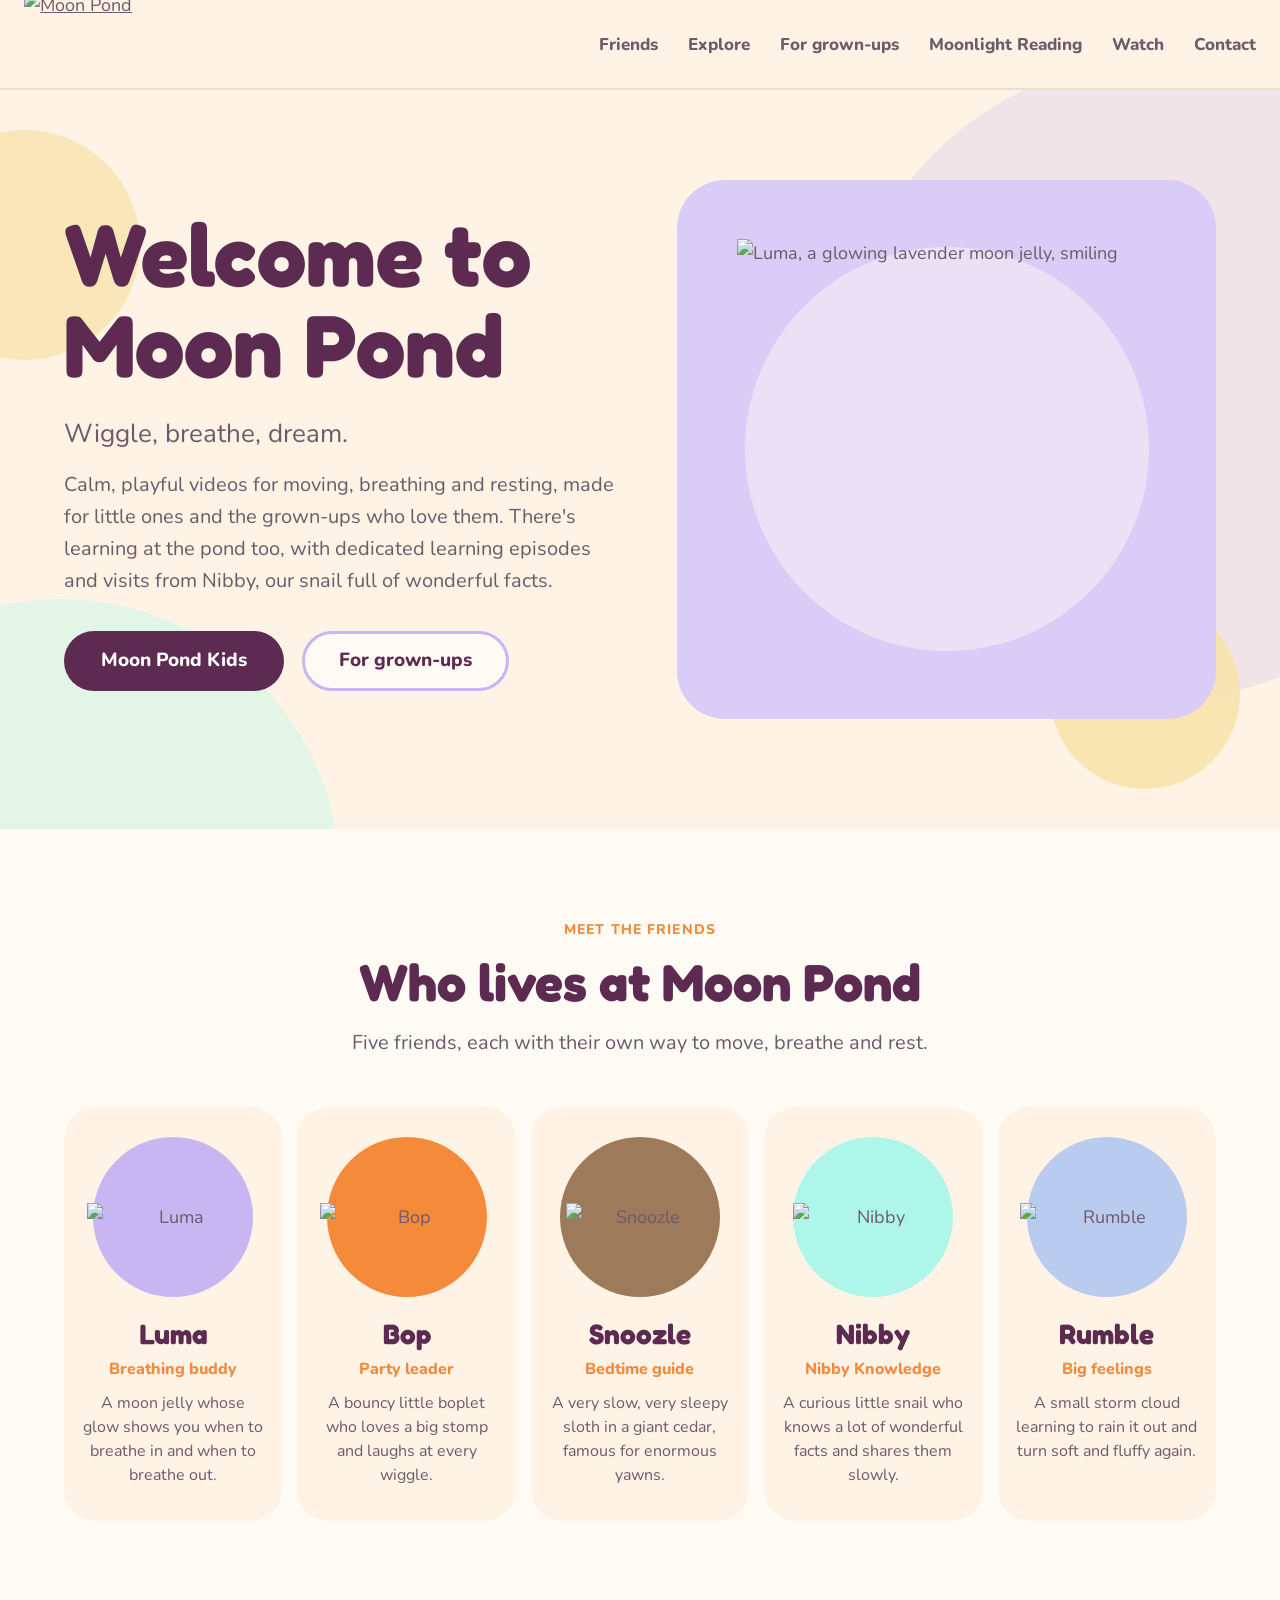
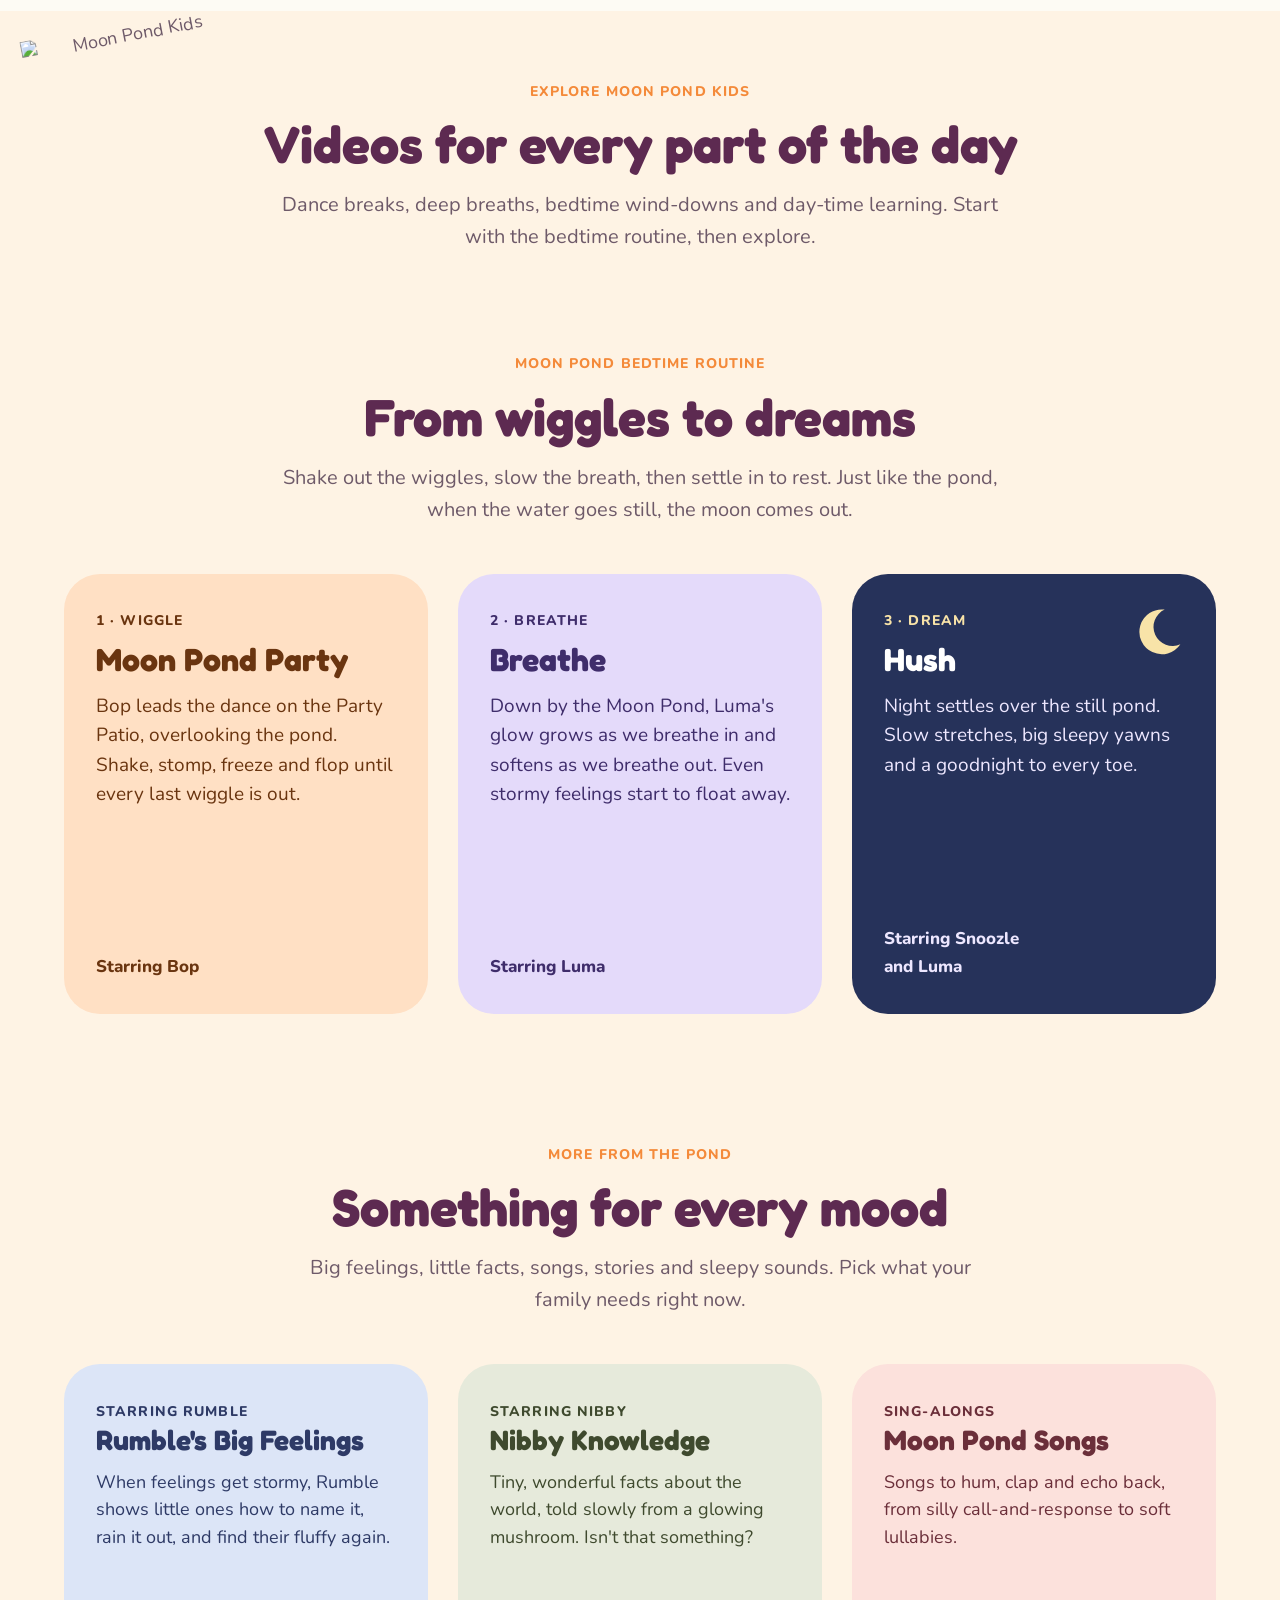
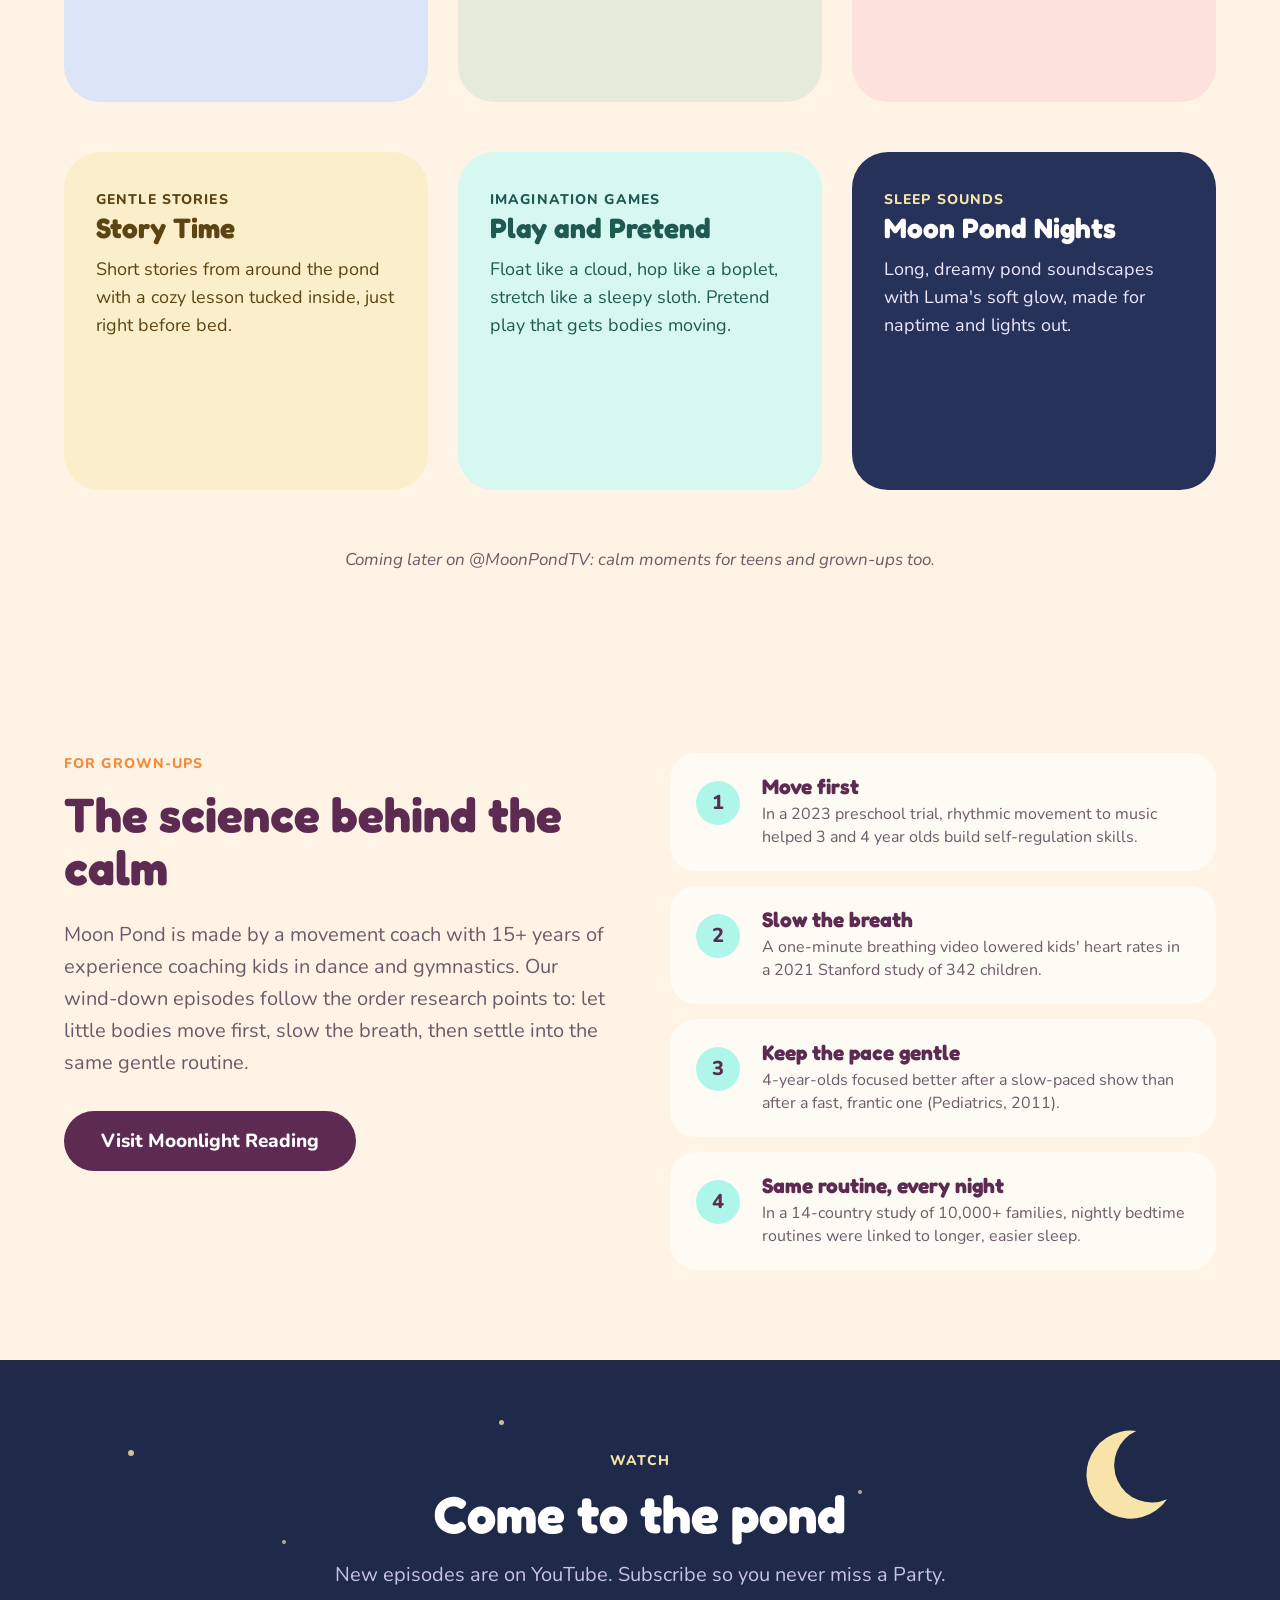
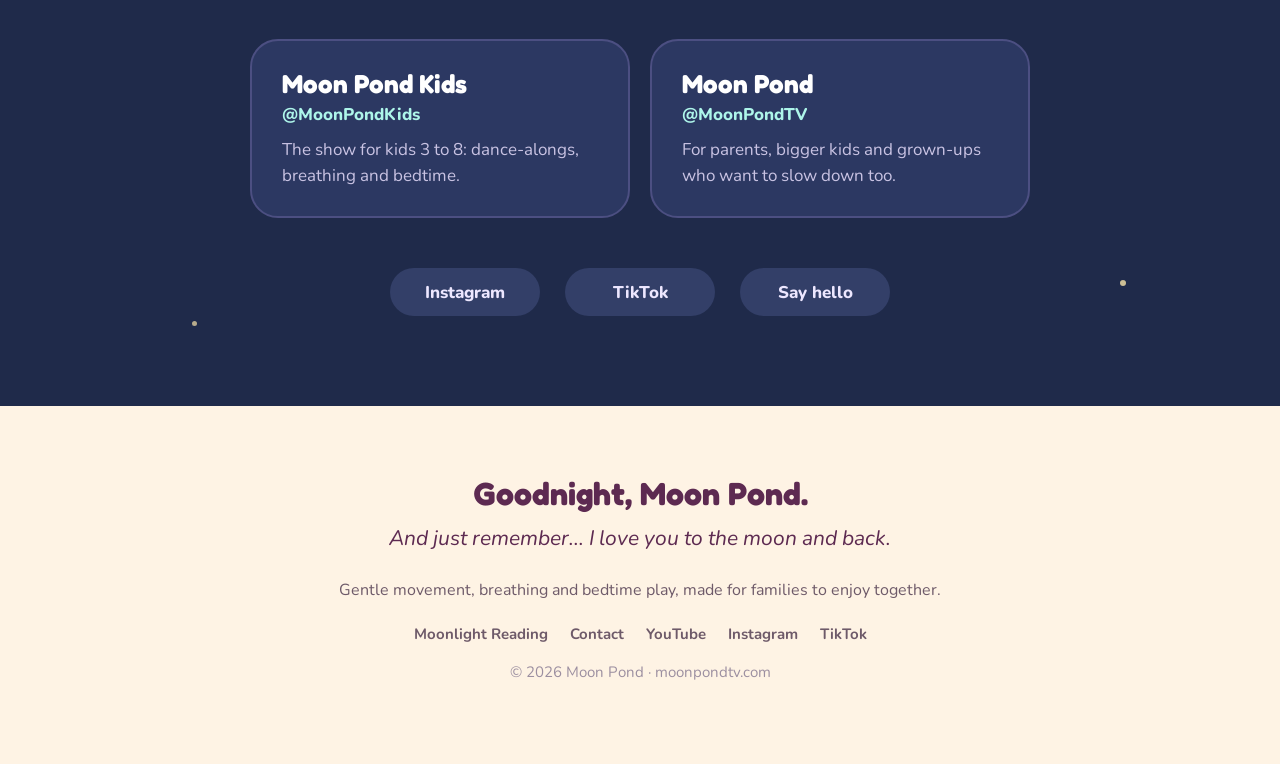
==== index.html @ 46636e6f "Launch Moon Pond site" ====
<!doctype html>
<html lang="en">
<head>
<meta charset="utf-8">
<meta name="viewport" content="width=device-width, initial-scale=1">
<title>Moon Pond | Wiggle, breathe, dream.</title>
<meta name="description" content="Calm, playful videos for moving, breathing and resting, made for little ones and the grown-ups who love them.">
<meta property="og:title" content="Moon Pond | Wiggle, breathe, dream.">
<meta property="og:description" content="Calm, playful videos for moving, breathing and resting, made for little ones and the grown-ups who love them.">
<meta property="og:image" content="https://moonpondtv.com/img/logo.webp">
<meta property="og:url" content="https://moonpondtv.com/">
<meta name="theme-color" content="#FEF3E4">
<link rel="icon" type="image/png" href="/img/luma.webp">
<link rel="preconnect" href="https://fonts.googleapis.com"><link rel="preconnect" href="https://fonts.gstatic.com" crossorigin><link href="https://fonts.googleapis.com/css2?family=Fredoka:wght@500;600;700&family=Nunito:wght@400;600;700;800&display=swap" rel="stylesheet">
<link rel="stylesheet" href="/styles.css">
</head>
<body>
<header class="nav"><div class="wrap">
<a class="logo" href="/" aria-label="Moon Pond home"><img src="/img/logo.webp" alt="Moon Pond" width="112" height="112"></a>
<button class="nav-toggle" aria-label="Menu" aria-expanded="false" onclick="const u=document.getElementById('menu');u.classList.toggle('open');this.setAttribute('aria-expanded',u.classList.contains('open'))"><svg viewBox="0 0 24 24" fill="none" stroke="currentColor" stroke-width="2.4" stroke-linecap="round"><path d="M4 7h16M4 12h16M4 17h16"/></svg></button>
<ul id="menu"><li><a href="/#friends">Friends</a></li><li><a href="/#moon-pond-kids">Explore</a></li><li><a href="/#for-grown-ups">For grown-ups</a></li><li><a href="/moonlight-reading/">Moonlight Reading</a></li><li><a href="/#watch">Watch</a></li><li><a href="/contact/">Contact</a></li></ul>
</div></header>
<main>
<section class="hero" aria-labelledby="hero-title">
  <span class="blob" style="width:230px;height:230px;left:-90px;top:40px;background:#F8E3A8;opacity:.7"></span>
  <span class="blob" style="width:560px;height:560px;left:-220px;bottom:-330px;background:#AEF6EA;opacity:.35"></span>
  <span class="blob" style="width:640px;height:640px;right:-200px;top:-30px;background:#C8B6F2;opacity:.25"></span>
  <span class="blob" style="width:190px;height:190px;right:40px;bottom:40px;background:#F8E3A8;opacity:.85"></span>
  <div class="wrap">
    <div>
      <h1 id="hero-title">Welcome to Moon Pond</h1>
      <p class="tag">Wiggle, breathe, dream.</p>
      <p class="desc">Calm, playful videos for moving, breathing and resting, made for little ones and the grown-ups who love them. There's learning at the pond too, with dedicated learning episodes and visits from Nibby, our snail full of wonderful facts.</p>
      <div class="btns">
        <a class="btn btn-plum" href="#moon-pond-kids">Moon Pond Kids</a>
        <a class="btn btn-ghost" href="#for-grown-ups">For grown-ups</a>
      </div>
    </div>
    <div class="hero-art"><img src="/img/luma.webp" alt="Luma, a glowing lavender moon jelly, smiling" width="600" height="600"></div>
  </div>
</section>

<section class="friends" id="friends">
  <div class="wrap">
    <div class="section-head center">
      <span class="eyebrow">Meet the friends</span>
      <h2>Who lives at Moon Pond</h2>
      <p class="lede">Five friends, each with their own way to move, breathe and rest.</p>
    </div>
    <div class="friend-grid">
      <article class="friend"><div class="pic" style="background:#C8B6F2"><img src="/img/luma.webp" alt="Luma" loading="lazy"></div><h3>Luma</h3><p class="role">Breathing buddy</p><p>A moon jelly whose glow shows you when to breathe in and when to breathe out.</p></article>
      <article class="friend"><div class="pic" style="background:#F48A3A"><img src="/img/bop.webp" alt="Bop" loading="lazy"></div><h3>Bop</h3><p class="role">Party leader</p><p>A bouncy little boplet who loves a big stomp and laughs at every wiggle.</p></article>
      <article class="friend"><div class="pic" style="background:#9C7A5A"><img src="/img/snoozle.webp" alt="Snoozle" loading="lazy" style="width:92%"></div><h3>Snoozle</h3><p class="role">Bedtime guide</p><p>A very slow, very sleepy sloth in a giant cedar, famous for enormous yawns.</p></article>
      <article class="friend"><div class="pic" style="background:#AEF6EA"><img src="/img/nibby.webp" alt="Nibby" loading="lazy" style="width:100%"></div><h3>Nibby</h3><p class="role">Nibby Knowledge</p><p>A curious little snail who knows a lot of wonderful facts and shares them slowly.</p></article>
      <article class="friend"><div class="pic" style="background:#B9CBEF"><img src="/img/rumble.webp" alt="Rumble" loading="lazy"></div><h3>Rumble</h3><p class="role">Big feelings</p><p>A small storm cloud learning to rain it out and turn soft and fluffy again.</p></article>
    </div>
  </div>
</section>

<div class="explore-intro center" id="moon-pond-kids">
  <img class="kids-logo" src="/img/kids-logo.webp" alt="Moon Pond Kids" loading="lazy">
  <div class="wrap">
    <span class="eyebrow">Explore Moon Pond Kids</span>
    <h2>Videos for every part of the day</h2>
    <p class="lede">Dance breaks, deep breaths, bedtime wind-downs and day-time learning. Start with the bedtime routine, then explore.</p>
  </div>
</div>

<section id="routine">
  <div class="wrap">
    <div class="section-head center">
      <span class="eyebrow">Moon Pond bedtime routine</span>
      <h2>From wiggles to dreams</h2>
      <p class="lede">Shake out the wiggles, slow the breath, then settle in to rest. Just like the pond, when the water goes still, the moon comes out.</p>
    </div>
    <div class="card-grid">
      <article class="mood wiggle"><span class="step">1 &middot; Wiggle</span><h3>Moon Pond Party</h3><p>Bop leads the dance on the Party Patio, overlooking the pond. Shake, stomp, freeze and flop until every last wiggle is out.</p><span class="star">Starring Bop</span><img src="/img/bop.webp" alt="" loading="lazy"></article>
      <article class="mood breathe"><span class="step">2 &middot; Breathe</span><h3>Breathe</h3><p>Down by the Moon Pond, Luma's glow grows as we breathe in and softens as we breathe out. Even stormy feelings start to float away.</p><span class="star">Starring Luma</span><img src="/img/luma.webp" alt="" loading="lazy"></article>
      <article class="mood dream"><svg class="moon" viewBox="0 0 100 100" aria-hidden="true"><path d="M62 10 A40 40 0 1 0 90 72 A32 32 0 1 1 62 10 Z" fill="#F8E3A8"/></svg><span class="step">3 &middot; Dream</span><h3>Hush</h3><p>Night settles over the still pond. Slow stretches, big sleepy yawns and a goodnight to every toe.</p><span class="star">Starring Snoozle and Luma</span><img src="/img/snoozle.webp" alt="" loading="lazy" style="width:190px"></article>
    </div>
  </div>
</section>

<section id="more" style="padding-top:40px">
  <div class="wrap">
    <div class="section-head center">
      <span class="eyebrow">More from the pond</span>
      <h2>Something for every mood</h2>
      <p class="lede">Big feelings, little facts, songs, stories and sleepy sounds. Pick what your family needs right now.</p>
    </div>
    <div class="card-grid cat-grid">
      <article class="cat c-rumble"><span class="step">Starring Rumble</span><h3>Rumble's Big Feelings</h3><p>When feelings get stormy, Rumble shows little ones how to name it, rain it out, and find their fluffy again.</p><img src="/img/rumble.webp" alt="" loading="lazy"></article>
      <article class="cat c-nibby"><span class="step">Starring Nibby</span><h3>Nibby Knowledge</h3><p>Tiny, wonderful facts about the world, told slowly from a glowing mushroom. Isn't that something?</p><img src="/img/nibby.webp" alt="" loading="lazy"></article>
      <article class="cat c-songs"><span class="step">Sing-alongs</span><h3>Moon Pond Songs</h3><p>Songs to hum, clap and echo back, from silly call-and-response to soft lullabies.</p><img src="/img/songs.webp" alt="" loading="lazy"></article>
      <article class="cat c-story"><span class="step">Gentle stories</span><h3>Story Time</h3><p>Short stories from around the pond with a cozy lesson tucked inside, just right before bed.</p><img src="/img/story.webp" alt="" loading="lazy"></article>
      <article class="cat c-play"><span class="step">Imagination games</span><h3>Play and Pretend</h3><p>Float like a cloud, hop like a boplet, stretch like a sleepy sloth. Pretend play that gets bodies moving.</p><img src="/img/play.webp" alt="" loading="lazy"></article>
      <article class="cat c-nights"><span class="step">Sleep sounds</span><h3>Moon Pond Nights</h3><p>Long, dreamy pond soundscapes with Luma's soft glow, made for naptime and lights out.</p><img src="/img/nights.webp" alt="" loading="lazy"></article>
    </div>
    <p class="later center">Coming later on @MoonPondTV: calm moments for teens and grown-ups too.</p>
  </div>
</section>

<section class="grownups" id="for-grown-ups">
  <div class="wrap">
    <div class="intro">
      <span class="eyebrow">For grown-ups</span>
      <h2>The science behind the calm</h2>
      <p>Moon Pond is made by a movement coach with 15+ years of experience coaching kids in dance and gymnastics. Our wind-down episodes follow the order research points to: let little bodies move first, slow the breath, then settle into the same gentle routine.</p>
      <a class="btn btn-plum" href="/moonlight-reading/">Visit Moonlight Reading</a>
    </div>
    <div class="facts">
      <div class="fact"><span class="num">1</span><h3>Move first</h3><p>In a 2023 preschool trial, rhythmic movement to music helped 3 and 4 year olds build self-regulation skills.</p></div>
      <div class="fact"><span class="num">2</span><h3>Slow the breath</h3><p>A one-minute breathing video lowered kids' heart rates in a 2021 Stanford study of 342 children.</p></div>
      <div class="fact"><span class="num">3</span><h3>Keep the pace gentle</h3><p>4-year-olds focused better after a slow-paced show than after a fast, frantic one (Pediatrics, 2011).</p></div>
      <div class="fact"><span class="num">4</span><h3>Same routine, every night</h3><p>In a 14-country study of 10,000+ families, nightly bedtime routines were linked to longer, easier sleep.</p></div>
    </div>
  </div>
</section>

<section class="watch center" id="watch">
  <svg class="moon-big" viewBox="0 0 100 100" aria-hidden="true"><path d="M62 10 A40 40 0 1 0 90 72 A32 32 0 1 1 62 10 Z" fill="#F8E3A8"/></svg>
  <span class="star-dot" style="width:6px;height:6px;left:10%;top:90px;opacity:.8"></span>
  <span class="star-dot" style="width:4px;height:4px;left:22%;top:180px;opacity:.7"></span>
  <span class="star-dot" style="width:5px;height:5px;left:39%;top:60px;opacity:.8"></span>
  <span class="star-dot" style="width:4px;height:4px;left:67%;top:130px;opacity:.7"></span>
  <span class="star-dot" style="width:5px;height:5px;left:15%;bottom:80px;opacity:.7"></span>
  <span class="star-dot" style="width:6px;height:6px;right:12%;bottom:120px;opacity:.8"></span>
  <div class="wrap">
    <div class="section-head">
      <span class="eyebrow">Watch</span>
      <h2>Come to the pond</h2>
      <p class="lede">New episodes are on YouTube. Subscribe so you never miss a Party.</p>
    </div>
    <div class="channels" style="text-align:left">
      <a class="channel" href="https://www.youtube.com/@MoonPondKids"><h3>Moon Pond Kids</h3><p class="handle">@MoonPondKids</p><p>The show for kids 3 to 8: dance-alongs, breathing and bedtime.</p></a>
      <a class="channel" href="https://www.youtube.com/@MoonPondTV"><h3>Moon Pond</h3><p class="handle">@MoonPondTV</p><p>For parents, bigger kids and grown-ups who want to slow down too.</p></a>
    </div>
    <div class="pills">
      <a class="pill" href="https://www.instagram.com/moonpondtv">Instagram</a>
      <a class="pill" href="https://www.tiktok.com/@moonpondtv">TikTok</a>
      <a class="pill" href="/contact/">Say hello</a>
    </div>
  </div>
</section>
</main>
<footer class="footer"><div class="wrap">
<p class="gn fredoka">Goodnight, Moon Pond.</p>
<p class="love">And just remember... I love you to the moon and back.</p>
<p>Gentle movement, breathing and bedtime play, made for families to enjoy together.</p>
<nav><a href="/moonlight-reading/">Moonlight Reading</a><a href="/contact/">Contact</a><a href="https://www.youtube.com/@MoonPondKids">YouTube</a><a href="https://www.instagram.com/moonpondtv">Instagram</a><a href="https://www.tiktok.com/@moonpondtv">TikTok</a></nav>
<small>&copy; 2026 Moon Pond &middot; moonpondtv.com</small>
</div></footer>
</body>
</html>
---- styles.css ----
/* Moon Pond · moonpondtv.com */
:root{
  --cream:#FEF3E4; --card:#FDFBF4; --plum:#5D2A51; --ink:#6E5A69; --muted:#9C8FA0;
  --orange:#F48A3A; --indigo:#1F2A4A; --indigo-2:#2C3862; --lav:#C8B6F2; --lav-panel:#D9CCF7;
  --aqua:#AEF6EA; --gold:#F8E3A8; --line:#EADFCF; --night-text:#C9C3E3;
  --r-lg:40px; --r-md:30px;
  --wrap:1200px;
}
*{box-sizing:border-box;margin:0;padding:0}
html{scroll-behavior:smooth}
body{background:var(--cream);color:var(--ink);font-family:Nunito,system-ui,-apple-system,sans-serif;font-size:18px;line-height:1.6;-webkit-font-smoothing:antialiased;overflow-x:hidden}
img{max-width:100%;height:auto;display:block}
a{color:inherit}
h1,h2,h3,.fredoka{font-family:Fredoka,Nunito,sans-serif;color:var(--plum);line-height:1.12;font-weight:700}
.wrap{max-width:var(--wrap);margin:0 auto;padding:0 24px}
.eyebrow{display:block;font-weight:800;font-size:14px;letter-spacing:.08em;text-transform:uppercase;color:var(--orange);margin-bottom:12px}
.center{text-align:center}
.lede{font-size:20px;max-width:720px}
.center .lede{margin:0 auto}
@media (prefers-reduced-motion:reduce){*{animation:none!important;transition:none!important;scroll-behavior:auto!important}}

/* Nav */
.nav{position:sticky;top:0;z-index:50;background:rgba(254,243,228,.94);backdrop-filter:blur(8px);border-bottom:2px solid var(--line)}
.nav .wrap{display:flex;align-items:center;justify-content:space-between;height:88px;max-width:1340px}
.nav .logo img{width:112px;height:auto;margin-top:6px}
.nav ul{display:flex;gap:30px;list-style:none;align-items:center}
.nav ul a{text-decoration:none;font-weight:800;font-size:17px;color:var(--ink);transition:color .2s}
.nav ul a:hover,.nav ul a[aria-current="page"]{color:var(--plum)}
.nav-toggle{display:none;background:none;border:0;width:44px;height:44px;cursor:pointer;color:var(--plum)}
.nav-toggle svg{width:28px;height:28px}
@media (max-width:1060px){
  .nav-toggle{display:block}
  .nav ul{position:absolute;top:88px;left:0;right:0;flex-direction:column;gap:0;background:var(--cream);border-bottom:2px solid var(--line);display:none;padding:8px 0 16px}
  .nav ul.open{display:flex}
  .nav ul a{display:block;padding:12px 24px;font-size:19px}
}

/* Buttons */
.btn{display:inline-flex;align-items:center;justify-content:center;min-height:60px;padding:0 34px;border-radius:999px;font-weight:800;font-size:19px;text-decoration:none;border:3px solid transparent;cursor:pointer;font-family:inherit;transition:transform .2s}
.btn:hover{transform:translateY(-2px)}
.btn-plum{background:var(--plum);color:#fff}
.btn-ghost{background:var(--card);color:var(--plum);border-color:var(--lav)}
.btns{display:flex;gap:18px;flex-wrap:wrap}

/* Hero */
.hero{position:relative;overflow:hidden;padding:90px 0 110px}
.blob{position:absolute;border-radius:50%;pointer-events:none}
.hero .wrap{display:grid;grid-template-columns:1.05fr 1fr;gap:48px;align-items:center;position:relative}
.hero h1{font-size:clamp(52px,7vw,88px);line-height:1.04;margin-bottom:22px}
.hero .tag{font-size:26px;margin-bottom:14px}
.hero p.desc{font-size:20px;max-width:600px;margin-bottom:34px}
.hero-art{position:relative;aspect-ratio:1;max-width:560px;width:100%;justify-self:end;background:var(--lav-panel);border-radius:48px;display:grid;place-items:center}
.hero-art::before{content:"";position:absolute;width:75%;aspect-ratio:1;border-radius:50%;background:rgba(253,251,244,.45)}
.hero-art img{position:relative;width:78%;animation:float 6s ease-in-out infinite}
@keyframes float{0%,100%{transform:translateY(0)}50%{transform:translateY(-12px)}}
@media (max-width:860px){.hero{padding:50px 0 70px}.hero .wrap{grid-template-columns:1fr}.hero-art{justify-self:center;max-width:420px}}

/* Sections */
section{padding:90px 0}
.section-head{margin-bottom:48px}
.section-head h2{font-size:clamp(34px,4.4vw,52px);margin-bottom:16px}

/* Friends */
.friends{background:var(--card)}
.friend-grid{display:grid;grid-template-columns:repeat(5,1fr);gap:15px}
.friend{background:var(--cream);border-radius:32px;padding:30px 18px 34px;text-align:center}
.friend .pic{width:160px;height:160px;margin:0 auto 22px;border-radius:50%;display:grid;place-items:center;overflow:visible}
.friend .pic img{width:108%;max-width:none}
.friend h3{font-size:28px;margin-bottom:6px}
.friend .role{color:var(--orange);font-weight:800;font-size:16px;margin-bottom:10px}
.friend p{font-size:16px;line-height:1.5}
@media (max-width:1100px){.friend-grid{grid-template-columns:repeat(3,1fr)}}
@media (max-width:700px){.friend-grid{grid-template-columns:repeat(2,1fr)}.friend .pic{width:120px;height:120px}}
@media (max-width:380px){.friend-grid{grid-template-columns:1fr}}

/* Explore intro */
.explore-intro{padding:70px 0 10px;position:relative}
.explore-intro .kids-logo{position:absolute;left:max(20px,calc(50% - 700px));top:10px;width:220px;transform:rotate(-11deg)}
.explore-intro h2{font-size:clamp(34px,4.6vw,52px);margin-bottom:16px}
@media (max-width:1100px){.explore-intro .kids-logo{position:static;transform:none;margin:0 auto 10px;width:170px}}

/* Routine */
.card-grid{display:grid;grid-template-columns:repeat(3,1fr);gap:30px}
.mood{position:relative;border-radius:36px;padding:36px 32px 34px;min-height:440px;display:flex;flex-direction:column;overflow:visible}
.mood .step{font-weight:800;font-size:14px;letter-spacing:.08em;text-transform:uppercase;margin-bottom:10px}
.mood h3{font-size:32px;margin-bottom:14px;color:inherit}
.mood p{font-size:19px;line-height:1.55;max-width:320px}
.mood .star{margin-top:auto;font-weight:800;font-size:17px;padding-top:120px;max-width:55%}
.mood img{position:absolute;right:-8px;bottom:-40px;width:210px}
.mood.wiggle{background:#FFE0C4;color:#6A3510}
.mood.breathe{background:#E4DAFA;color:#3F2D6B}
.mood.dream{background:#26325A;color:#EDE7FF}
.mood.dream h3{color:#fff}.mood.dream .step{color:var(--gold)}
.mood.dream .moon{position:absolute;top:30px;right:30px;width:56px;height:56px}
@media (max-width:980px){.card-grid{grid-template-columns:1fr;max-width:560px;margin:0 auto;gap:60px}}

/* Categories */
.cat{position:relative;border-radius:36px;padding:32px 32px 150px;min-height:330px;overflow:visible}
.cat .step{font-weight:800;font-size:14px;letter-spacing:.08em;text-transform:uppercase;margin-bottom:8px}
.cat h3{font-size:28px;margin-bottom:12px;color:inherit}
.cat p{font-size:18px;line-height:1.55}
.cat img{position:absolute;right:10px;bottom:-22px;width:170px}
.c-rumble{background:#DCE5F7;color:#2E3A66}.c-nibby{background:#E6EADB;color:#3F4A2E}.c-songs{background:#FCE1DC;color:#6B2F3A}
.c-story{background:#FBEFCB;color:#5C4413}.c-play{background:#D6F8F1;color:#1F5A52}.c-nights{background:#26325A;color:#EDE7FF}
.c-nights h3{color:#fff}.c-nights .step{color:var(--gold)}
.cat-grid{row-gap:50px}
.later{margin-top:56px;font-style:italic;font-size:17px}

/* Grown-ups */
.grownups .wrap{display:grid;grid-template-columns:1fr 1fr;gap:60px;align-items:start}
.grownups h2{font-size:clamp(36px,4.2vw,48px);margin-bottom:24px}
.grownups .intro p{font-size:20px;line-height:1.6;margin-bottom:32px}
.facts{display:grid;gap:15px}
.fact{background:var(--card);border-radius:26px;padding:22px 26px 22px 92px;position:relative;min-height:118px}
.fact .num{position:absolute;left:26px;top:28px;width:44px;height:44px;border-radius:50%;background:var(--aqua);color:var(--plum);font-weight:800;display:grid;place-items:center;font-size:20px}
.fact h3{font-size:21px;margin-bottom:4px}
.fact p{font-size:16px;line-height:1.45}
@media (max-width:900px){.grownups .wrap{grid-template-columns:1fr}}

/* Watch */
.watch{background:var(--indigo);color:var(--night-text);position:relative;overflow:hidden}
.watch h2{color:#fff}.watch .eyebrow{color:var(--gold)}
.watch .moon-big{position:absolute;right:8%;top:60px;width:110px}
.star-dot{position:absolute;border-radius:50%;background:var(--gold)}
.channels{display:grid;grid-template-columns:repeat(2,minmax(0,380px));gap:20px;justify-content:center;margin-top:10px}
.channel{background:var(--indigo-2);border:2px solid #4C4F82;border-radius:28px;padding:28px 30px;text-decoration:none;display:block;transition:transform .2s}
.channel:hover{transform:translateY(-3px)}
.channel h3{color:#fff;font-size:26px}
.channel .handle{color:var(--aqua);font-weight:800;margin:4px 0 10px}
.channel p{font-size:17px;line-height:1.5}
.pills{display:flex;gap:25px;justify-content:center;margin-top:50px;flex-wrap:wrap}
.pill{background:#333F68;color:#EDE7FF;text-decoration:none;font-weight:800;font-size:17px;min-width:150px;height:48px;border-radius:24px;display:grid;place-items:center;padding:0 22px}
@media (max-width:760px){.channels{grid-template-columns:1fr}}

/* Footer */
.footer{text-align:center;padding:70px 0 80px}
.footer .gn{font-size:32px;margin-bottom:10px}
.footer .love{font-style:italic;color:var(--plum);font-size:21px;margin-bottom:22px}
.footer p{font-size:16px}
.footer small{display:block;color:var(--muted);font-size:15px;margin-top:14px}
.footer nav{margin-top:18px;display:flex;gap:22px;justify-content:center;flex-wrap:wrap}
.footer nav a{font-weight:700;font-size:15px;text-decoration:none;color:var(--ink)}

/* Night banner (Moonlight Reading) */
.night-hero{background:var(--indigo);color:var(--night-text);position:relative;overflow:hidden;padding:90px 0 100px}
.night-hero h1{color:#fff;font-size:clamp(40px,5.4vw,56px);max-width:820px;margin-bottom:26px;line-height:1.15}
.night-hero .eyebrow{color:var(--gold)}
.night-hero p{font-size:20px;max-width:760px}
.night-hero .glow{position:absolute;right:20px;top:30px;width:420px;height:420px;border-radius:50%;background:rgba(200,182,242,.18)}
.night-hero .crescent{position:absolute;right:130px;top:110px;width:200px}
@media (max-width:900px){.night-hero .glow{width:240px;height:240px;right:-60px}.night-hero .crescent{width:110px;right:30px;top:40px}}

.chips{display:flex;gap:14px;flex-wrap:wrap;margin:40px 0}
.chip{border:3px solid var(--lav);background:var(--card);color:var(--plum);font-weight:800;font-size:16px;border-radius:22px;height:44px;padding:0 22px;cursor:pointer;font-family:inherit}
.chip.on{background:var(--plum);border-color:var(--plum);color:#fff}
.feature{background:var(--card);border-radius:var(--r-lg);padding:24px;display:grid;grid-template-columns:520px 1fr;gap:46px;align-items:center;text-decoration:none}
.feature .art{background:var(--lav-panel);border-radius:30px;height:352px;display:grid;place-items:center;position:relative}
.feature .art::before{content:"";position:absolute;width:300px;height:300px;border-radius:50%;background:rgba(253,251,244,.45)}
.feature .art img{position:relative;width:300px}
.feature h2{font-size:36px;line-height:1.2;margin:10px 0 16px}
.feature p{font-size:18px;margin-bottom:28px;max-width:560px}
@media (max-width:980px){.feature{grid-template-columns:1fr}.feature .art{height:300px}}
.soon-grid{display:grid;grid-template-columns:repeat(3,1fr);gap:40px}
.soon{background:var(--card);border-radius:var(--r-md);padding:26px 26px 34px;min-height:220px}
.soon .dot{width:52px;height:52px;border-radius:50%;margin-bottom:22px}
.soon .step{font-weight:800;font-size:13px;letter-spacing:.08em;text-transform:uppercase;color:var(--orange);margin-bottom:6px}
.soon h3{font-size:22px;line-height:1.3}
@media (max-width:900px){.soon-grid{grid-template-columns:1fr;gap:20px}}

/* Article */
.article{max-width:760px;margin:0 auto;padding:70px 24px 40px}
.article h1{font-size:clamp(36px,5vw,52px);margin-bottom:14px}
.article .meta{color:var(--muted);font-size:16px;margin-bottom:40px}
.article h2{font-size:30px;margin:44px 0 14px}
.article p,.article li{font-size:19px;line-height:1.7;margin-bottom:18px;color:#4E3F4A}
.article ol,.article ul{padding-left:26px;margin-bottom:18px}
.article a{color:var(--plum);font-weight:700}
.article .note{font-style:italic;font-size:16px;color:var(--muted);border-top:2px solid var(--line);padding-top:22px;margin-top:40px}
.article .sources li{font-size:16px;line-height:1.5}
.back{display:inline-block;margin-bottom:28px;font-weight:800;text-decoration:none;color:var(--plum)}

/* Contact */
.contact-top .wrap{display:grid;grid-template-columns:1fr 580px;gap:60px;align-items:start}
.contact-top h1{font-size:clamp(46px,5.6vw,60px);margin-bottom:22px}
.contact-top .intro{font-size:20px;margin-bottom:40px;max-width:520px}
.contact-top .label{display:block;font-weight:800;font-size:14px;letter-spacing:.08em;color:var(--orange);margin-bottom:6px}
.email-link{font-family:Fredoka,Nunito,sans-serif;font-weight:700;font-size:24px;color:var(--plum);text-decoration:none;display:inline-block;margin-bottom:34px}
.social{display:flex;gap:20px}
.social a{font-weight:800;text-decoration:none}
.form-card{background:var(--card);border-radius:var(--r-lg);padding:40px 50px 46px}
.form-card h2{font-size:28px;margin-bottom:22px}
.field{margin-bottom:18px}
.field label{display:block;font-weight:800;font-size:15px;margin-bottom:8px}
.field input,.field textarea{width:100%;background:var(--cream);border:2px solid var(--line);border-radius:16px;padding:14px 18px;font-size:17px;font-family:inherit;color:var(--plum)}
.field textarea{min-height:120px;resize:vertical}
.field input:focus,.field textarea:focus{outline:3px solid var(--lav);border-color:var(--lav)}
.form-msg{margin-top:14px;font-weight:700;color:var(--plum);min-height:1.4em}
.news{background:var(--lav-panel);border-radius:var(--r-lg);padding:50px 60px;display:grid;grid-template-columns:1fr 240px;gap:40px;align-items:center;margin-top:10px}
.news .eyebrow{color:var(--plum)}
.news h2{font-size:40px;margin-bottom:10px}
.news p{color:var(--plum);font-size:18px;margin-bottom:22px}
.news form{display:flex;gap:16px;flex-wrap:wrap}
.news input{flex:1 1 280px;height:56px;border-radius:28px;border:0;background:#fff;padding:0 26px;font-size:17px;font-family:inherit;color:var(--plum)}
.news small{display:block;margin-top:12px;font-size:13px}
.news .art{position:relative;width:240px;height:240px;border-radius:50%;background:rgba(253,251,244,.45)}
.news .art img{width:100%}
@media (max-width:1100px){.contact-top .wrap{grid-template-columns:1fr}.form-card{padding:32px 26px}}
@media (max-width:760px){.news{grid-template-columns:1fr;padding:36px 26px}.news .art{width:160px;height:160px;order:-1}}
.sr-only{position:absolute;width:1px;height:1px;overflow:hidden;clip:rect(0 0 0 0)}
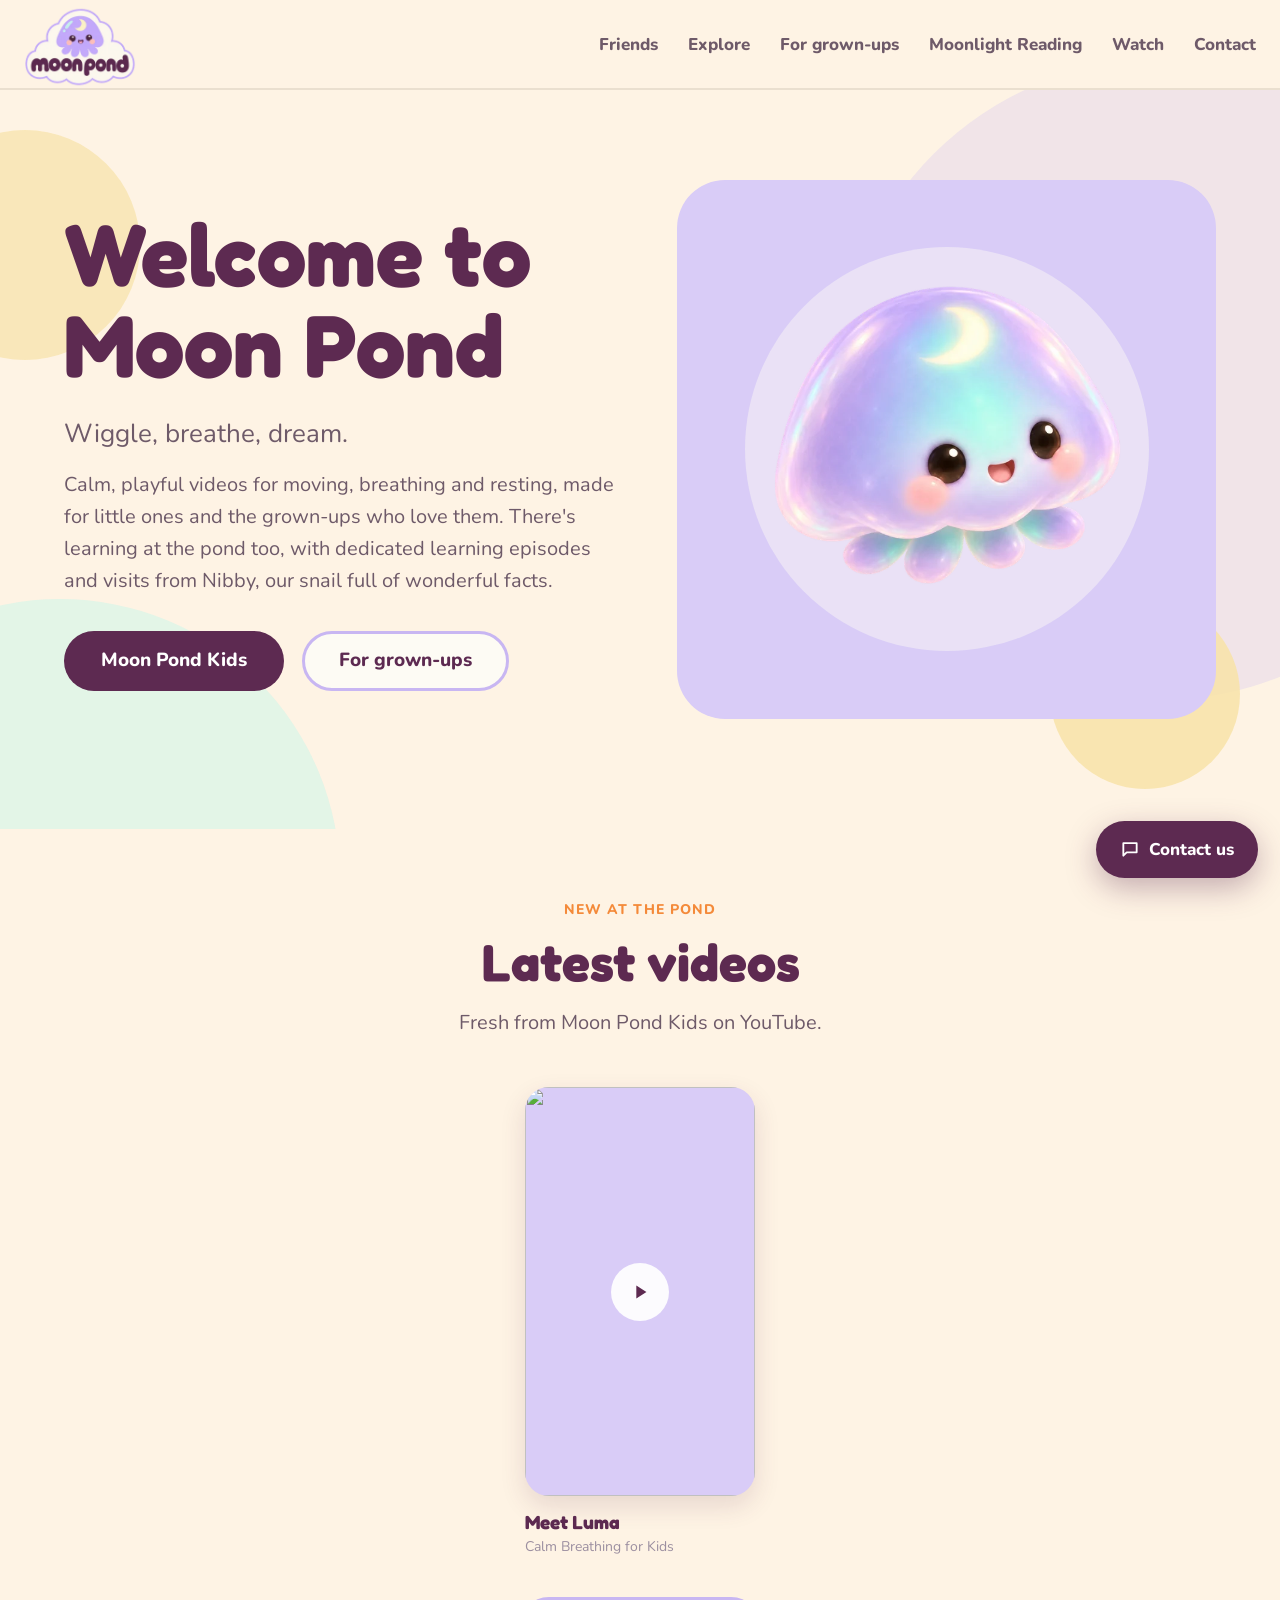
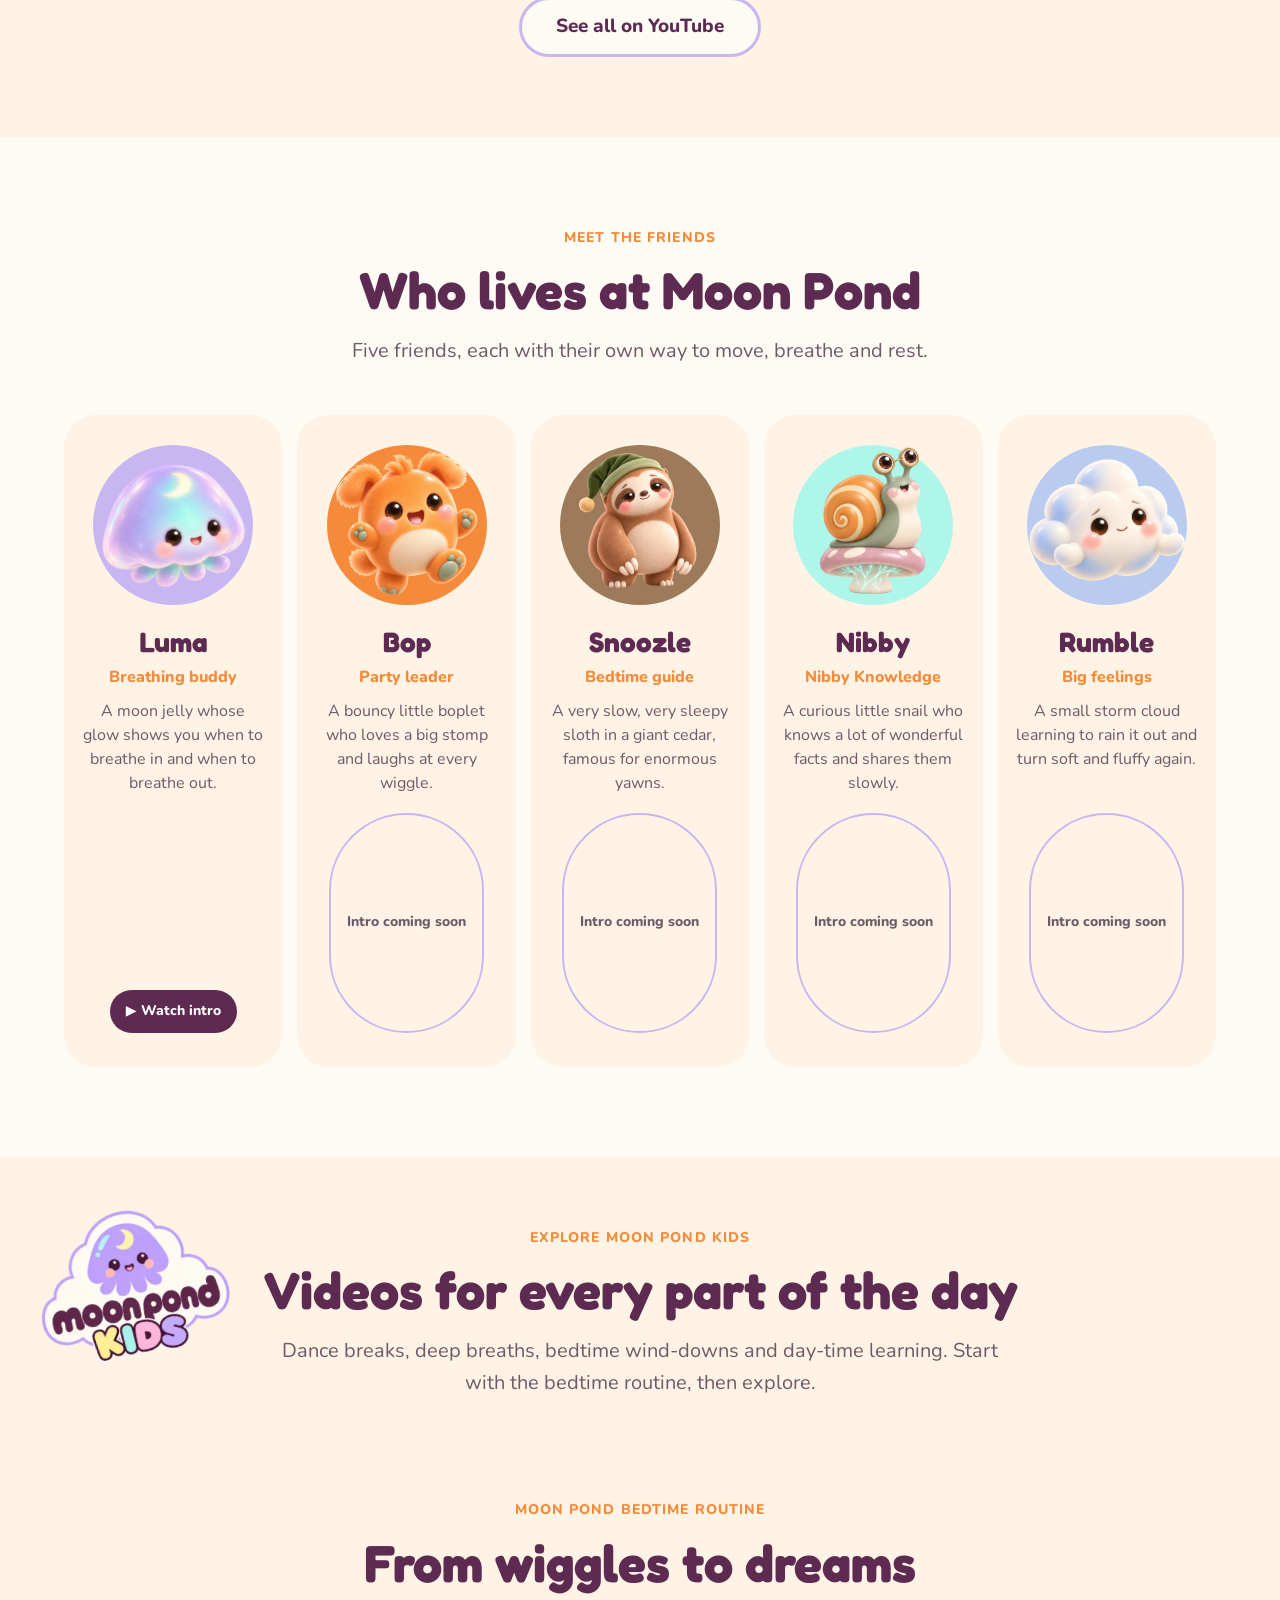
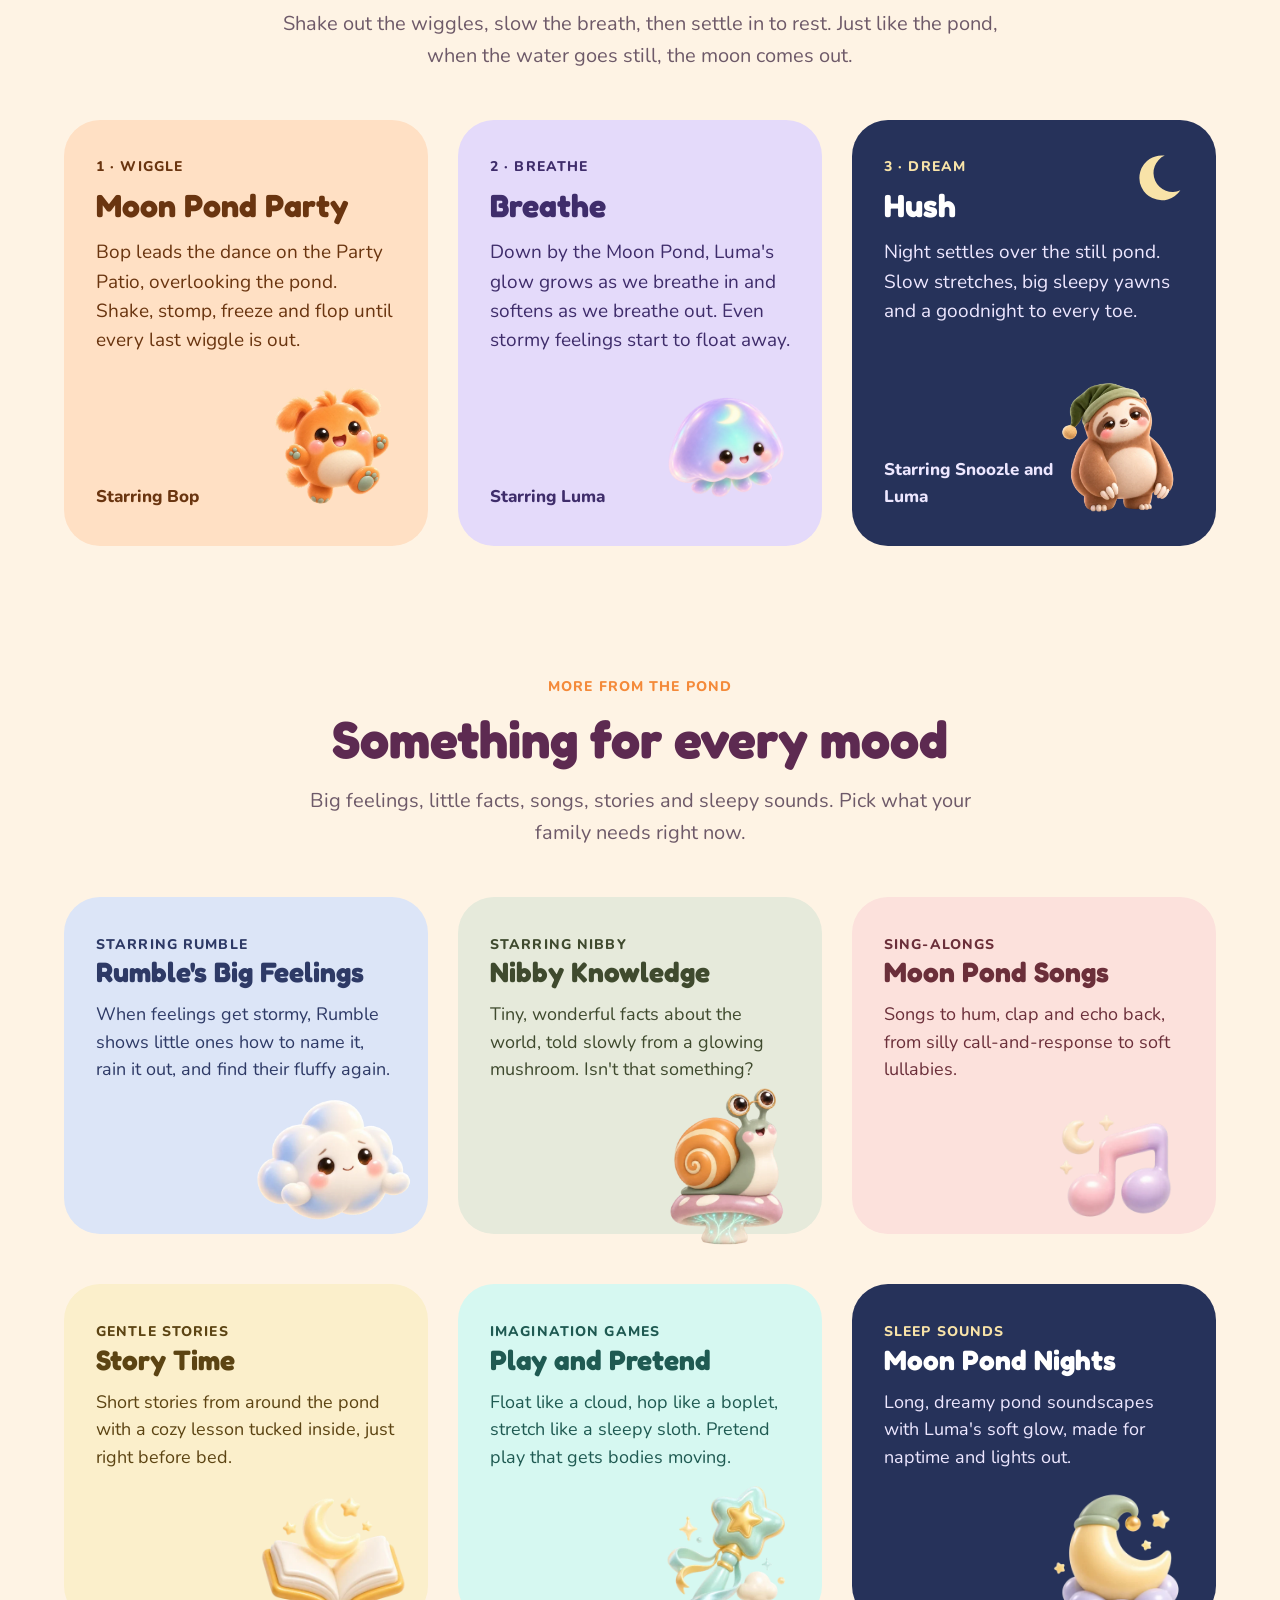
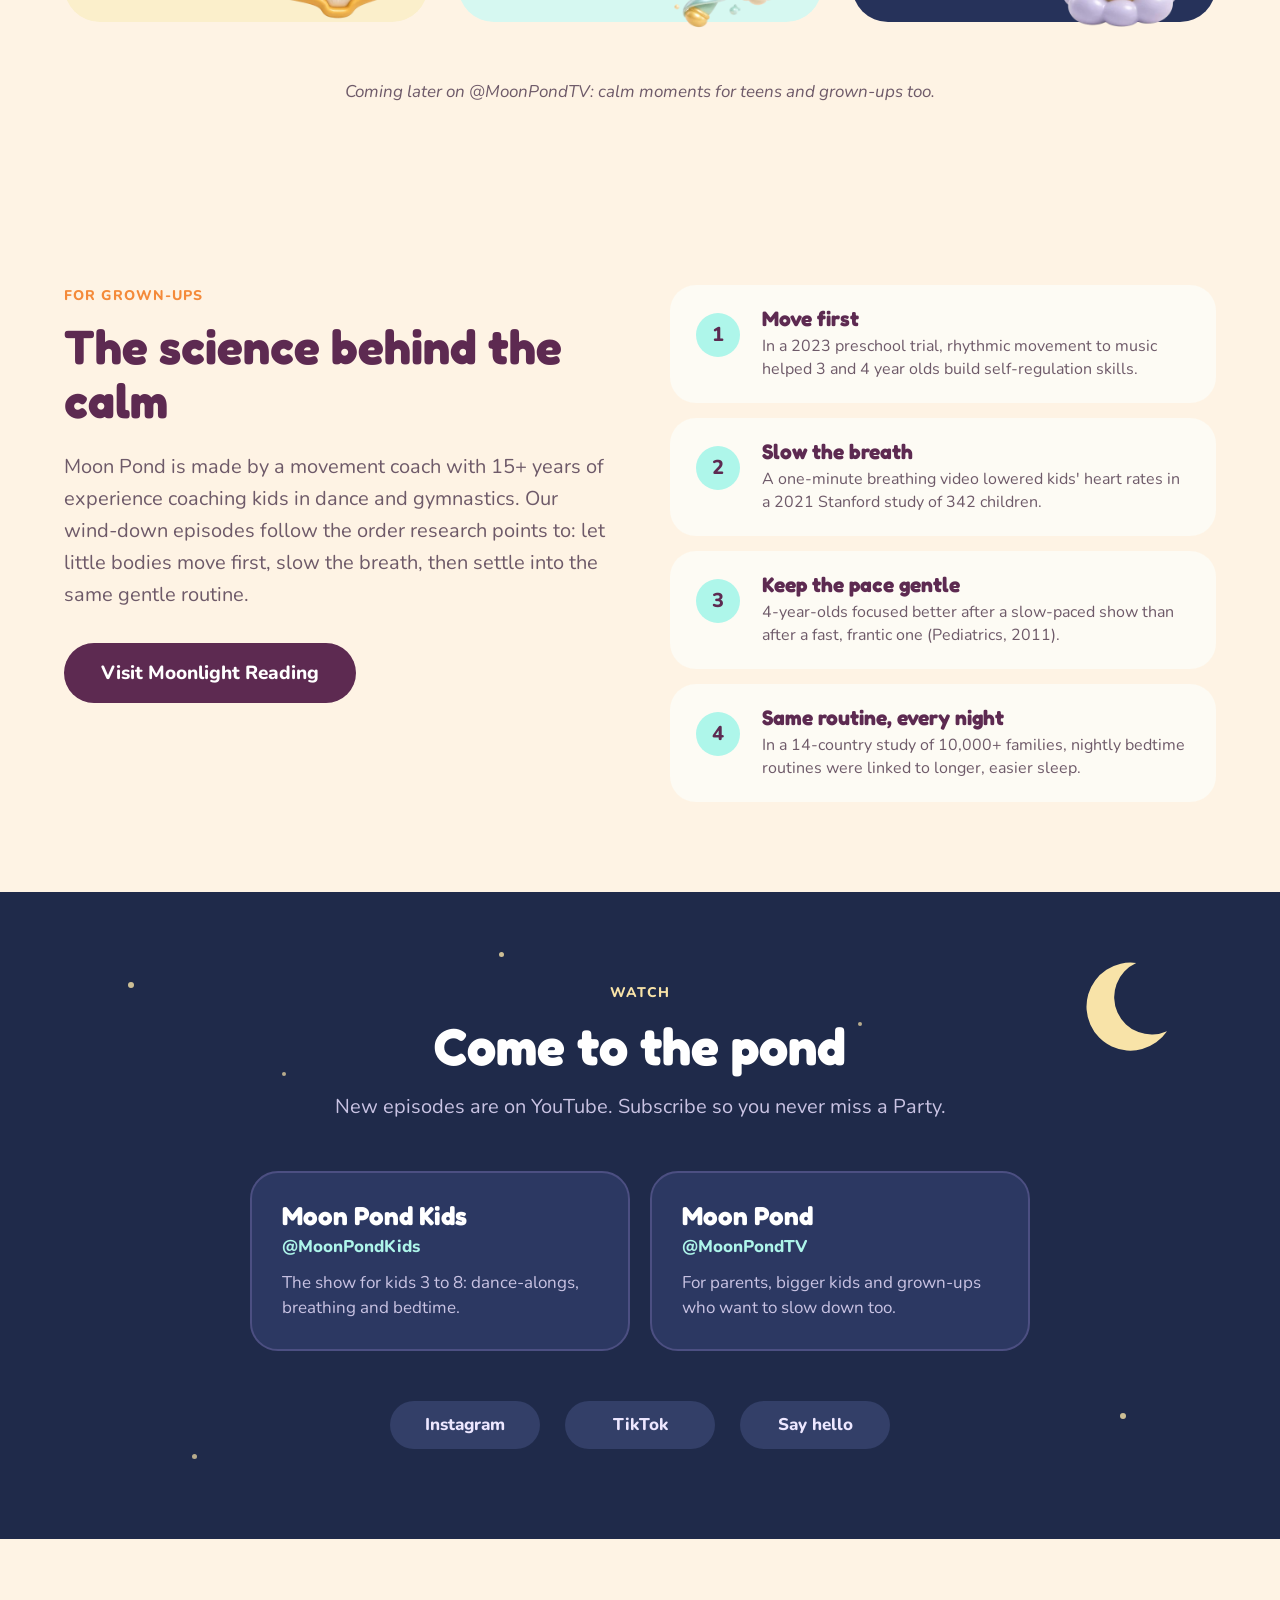
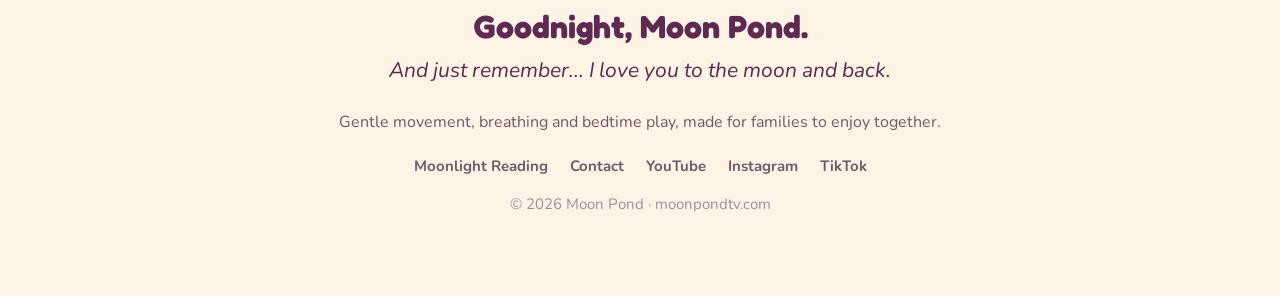
==== commit ce00a448: "Latest videos, intro buttons, floating contact button, routine card sizing" ====
--- a/index.html
+++ b/index.html
@@ -40,6 +40,40 @@
   </div>
 </section>
 
+<section class="latest" id="latest">
+  <div class="wrap">
+    <div class="section-head center">
+      <span class="eyebrow">New at the pond</span>
+      <h2>Latest videos</h2>
+      <p class="lede">Fresh from Moon Pond Kids on YouTube.</p>
+    </div>
+    <div class="video-grid" id="video-grid">
+      <a class="vcard" href="https://www.youtube.com/shorts/SixNOMADJJM"><div class="thumb"><img src="https://i.ytimg.com/vi/SixNOMADJJM/hqdefault.jpg" alt="" loading="lazy"><span class="play"><svg viewBox="0 0 24 24" width="22" height="22" fill="currentColor" aria-hidden="true"><path d="M8 5v14l11-7z"/></svg></span></div><h3>Meet Luma</h3><p>Calm Breathing for Kids</p></a>
+    </div>
+    <div class="center" style="margin-top:40px"><a class="btn btn-ghost" href="https://www.youtube.com/@MoonPondKids">See all on YouTube</a></div>
+  </div>
+</section>
+<script>
+(function(){
+  var esc=function(s){return String(s).replace(/[&<>"]/g,function(c){return {'&':'&amp;','<':'&lt;','>':'&gt;','"':'&quot;'}[c];});};
+  var PLAY='<span class="play"><svg viewBox="0 0 24 24" width="22" height="22" fill="currentColor" aria-hidden="true"><path d="M8 5v14l11-7z"/></svg></span>';
+  fetch('/videos.json',{cache:'no-store'}).then(function(r){return r.ok?r.json():[];}).then(function(list){
+    if(!Array.isArray(list)||!list.length) return;
+    var grid=document.getElementById('video-grid');
+    grid.innerHTML=list.slice(0,6).map(function(v){
+      var parts=String(v.title).split(' | '); var url=v.url||('https://www.youtube.com/watch?v='+v.id);
+      return '<a class="vcard" href="'+esc(url)+'"><div class="thumb"><img src="https://i.ytimg.com/vi/'+esc(v.id)+'/hqdefault.jpg" alt="" loading="lazy">'+PLAY+'</div><h3>'+esc(parts[0])+'</h3>'+(parts[1]?'<p>'+esc(parts[1])+'</p>':'')+'</a>';
+    }).join('');
+    document.querySelectorAll('[data-intro]').forEach(function(b){
+      var who=b.getAttribute('data-intro');
+      var v=list.find(function(x){return String(x.title).toLowerCase().indexOf('meet '+who)===0;});
+      if(v){b.href=v.url||('https://www.youtube.com/watch?v='+v.id); b.classList.remove('soon'); b.innerHTML='&#9654; Watch intro';}
+    });
+  }).catch(function(){});
+})();
+</script>
+
+
 <section class="friends" id="friends">
   <div class="wrap">
     <div class="section-head center">
@@ -48,11 +82,11 @@
       <p class="lede">Five friends, each with their own way to move, breathe and rest.</p>
     </div>
     <div class="friend-grid">
-      <article class="friend"><div class="pic" style="background:#C8B6F2"><img src="/img/luma.webp" alt="Luma" loading="lazy"></div><h3>Luma</h3><p class="role">Breathing buddy</p><p>A moon jelly whose glow shows you when to breathe in and when to breathe out.</p></article>
-      <article class="friend"><div class="pic" style="background:#F48A3A"><img src="/img/bop.webp" alt="Bop" loading="lazy"></div><h3>Bop</h3><p class="role">Party leader</p><p>A bouncy little boplet who loves a big stomp and laughs at every wiggle.</p></article>
-      <article class="friend"><div class="pic" style="background:#9C7A5A"><img src="/img/snoozle.webp" alt="Snoozle" loading="lazy" style="width:92%"></div><h3>Snoozle</h3><p class="role">Bedtime guide</p><p>A very slow, very sleepy sloth in a giant cedar, famous for enormous yawns.</p></article>
-      <article class="friend"><div class="pic" style="background:#AEF6EA"><img src="/img/nibby.webp" alt="Nibby" loading="lazy" style="width:100%"></div><h3>Nibby</h3><p class="role">Nibby Knowledge</p><p>A curious little snail who knows a lot of wonderful facts and shares them slowly.</p></article>
-      <article class="friend"><div class="pic" style="background:#B9CBEF"><img src="/img/rumble.webp" alt="Rumble" loading="lazy"></div><h3>Rumble</h3><p class="role">Big feelings</p><p>A small storm cloud learning to rain it out and turn soft and fluffy again.</p></article>
+      <article class="friend"><div class="pic" style="background:#C8B6F2"><img src="/img/luma.webp" alt="Luma" loading="lazy"></div><h3>Luma</h3><p class="role">Breathing buddy</p><p>A moon jelly whose glow shows you when to breathe in and when to breathe out.</p><a class="intro-btn" data-intro="luma" href="https://www.youtube.com/shorts/SixNOMADJJM">&#9654; Watch intro</a></article>
+      <article class="friend"><div class="pic" style="background:#F48A3A"><img src="/img/bop.webp" alt="Bop" loading="lazy"></div><h3>Bop</h3><p class="role">Party leader</p><p>A bouncy little boplet who loves a big stomp and laughs at every wiggle.</p><a class="intro-btn soon" data-intro="bop" href="https://www.youtube.com/@MoonPondKids/shorts">Intro coming soon</a></article>
+      <article class="friend"><div class="pic" style="background:#9C7A5A"><img src="/img/snoozle.webp" alt="Snoozle" loading="lazy" style="width:92%"></div><h3>Snoozle</h3><p class="role">Bedtime guide</p><p>A very slow, very sleepy sloth in a giant cedar, famous for enormous yawns.</p><a class="intro-btn soon" data-intro="snoozle" href="https://www.youtube.com/@MoonPondKids/shorts">Intro coming soon</a></article>
+      <article class="friend"><div class="pic" style="background:#AEF6EA"><img src="/img/nibby.webp" alt="Nibby" loading="lazy" style="width:100%"></div><h3>Nibby</h3><p class="role">Nibby Knowledge</p><p>A curious little snail who knows a lot of wonderful facts and shares them slowly.</p><a class="intro-btn soon" data-intro="nibby" href="https://www.youtube.com/@MoonPondKids/shorts">Intro coming soon</a></article>
+      <article class="friend"><div class="pic" style="background:#B9CBEF"><img src="/img/rumble.webp" alt="Rumble" loading="lazy"></div><h3>Rumble</h3><p class="role">Big feelings</p><p>A small storm cloud learning to rain it out and turn soft and fluffy again.</p><a class="intro-btn soon" data-intro="rumble" href="https://www.youtube.com/@MoonPondKids/shorts">Intro coming soon</a></article>
     </div>
   </div>
 </section>
@@ -150,5 +184,6 @@
 <nav><a href="/moonlight-reading/">Moonlight Reading</a><a href="/contact/">Contact</a><a href="https://www.youtube.com/@MoonPondKids">YouTube</a><a href="https://www.instagram.com/moonpondtv">Instagram</a><a href="https://www.tiktok.com/@moonpondtv">TikTok</a></nav>
 <small>&copy; 2026 Moon Pond &middot; moonpondtv.com</small>
 </div></footer>
+<a class="float-contact" href="/contact/" aria-label="Contact us"><svg viewBox="0 0 24 24" width="20" height="20" fill="none" stroke="currentColor" stroke-width="2.2" stroke-linecap="round" stroke-linejoin="round" aria-hidden="true"><path d="M4 5h16v11H8l-4 4z"/></svg>Contact us</a>
 </body>
 </html>
--- a/styles.css
+++ b/styles.css
@@ -207,3 +207,27 @@
 @media (max-width:1100px){.contact-top .wrap{grid-template-columns:1fr}.form-card{padding:32px 26px}}
 @media (max-width:760px){.news{grid-template-columns:1fr;padding:36px 26px}.news .art{width:160px;height:160px;order:-1}}
 .sr-only{position:absolute;width:1px;height:1px;overflow:hidden;clip:rect(0 0 0 0)}
+
+/* ---- v2: floating contact, latest videos, intro buttons, routine sizing ---- */
+.float-contact{position:fixed;right:22px;bottom:22px;z-index:60;background:var(--plum);color:#fff;font-weight:800;text-decoration:none;padding:15px 24px;border-radius:999px;box-shadow:0 10px 30px rgba(93,42,81,.35);display:flex;align-items:center;gap:9px;font-size:17px;transition:transform .2s}
+.float-contact:hover{transform:translateY(-3px)}
+@media (max-width:600px){.float-contact{right:14px;bottom:14px;padding:12px 18px;font-size:16px}}
+.latest{padding:70px 0 80px}
+.video-grid{display:flex;flex-wrap:wrap;gap:26px;justify-content:center}
+.vcard{width:230px;text-decoration:none;display:block;transition:transform .2s}
+.vcard:hover{transform:translateY(-3px)}
+.vcard .thumb{position:relative;aspect-ratio:9/16;border-radius:24px;overflow:hidden;background:var(--lav-panel);box-shadow:0 10px 26px rgba(93,42,81,.14)}
+.vcard .thumb img{width:100%;height:100%;object-fit:cover}
+.vcard .play{position:absolute;left:50%;top:50%;transform:translate(-50%,-50%);width:58px;height:58px;border-radius:50%;background:rgba(255,255,255,.92);color:var(--plum);display:grid;place-items:center}
+.vcard h3{font-size:19px;margin-top:14px;line-height:1.25}
+.vcard p{font-size:14px;color:var(--muted);margin-top:4px;line-height:1.35}
+.friend{display:flex;flex-direction:column;align-items:center}
+.friend > p:not(.role){margin-bottom:18px}
+.intro-btn{margin-top:auto;display:inline-flex;align-items:center;gap:6px;background:var(--plum);color:#fff;text-decoration:none;font-weight:800;font-size:14px;padding:10px 16px;border-radius:999px}
+.intro-btn.soon{background:transparent;color:var(--ink);border:2px solid var(--lav)}
+.mood{min-height:0;padding-bottom:190px}
+.mood .star{position:absolute;left:32px;bottom:36px;padding:0;margin:0;max-width:48%}
+.mood img{right:26px;bottom:24px;width:140px!important;height:140px;object-fit:contain}
+.optout{display:flex;gap:8px;align-items:center;font-size:13px;color:var(--muted);margin:2px 0 4px;cursor:pointer}
+.optout input{width:14px;height:14px;margin:0}
+.fine{font-size:12px;color:var(--muted);margin-bottom:20px}
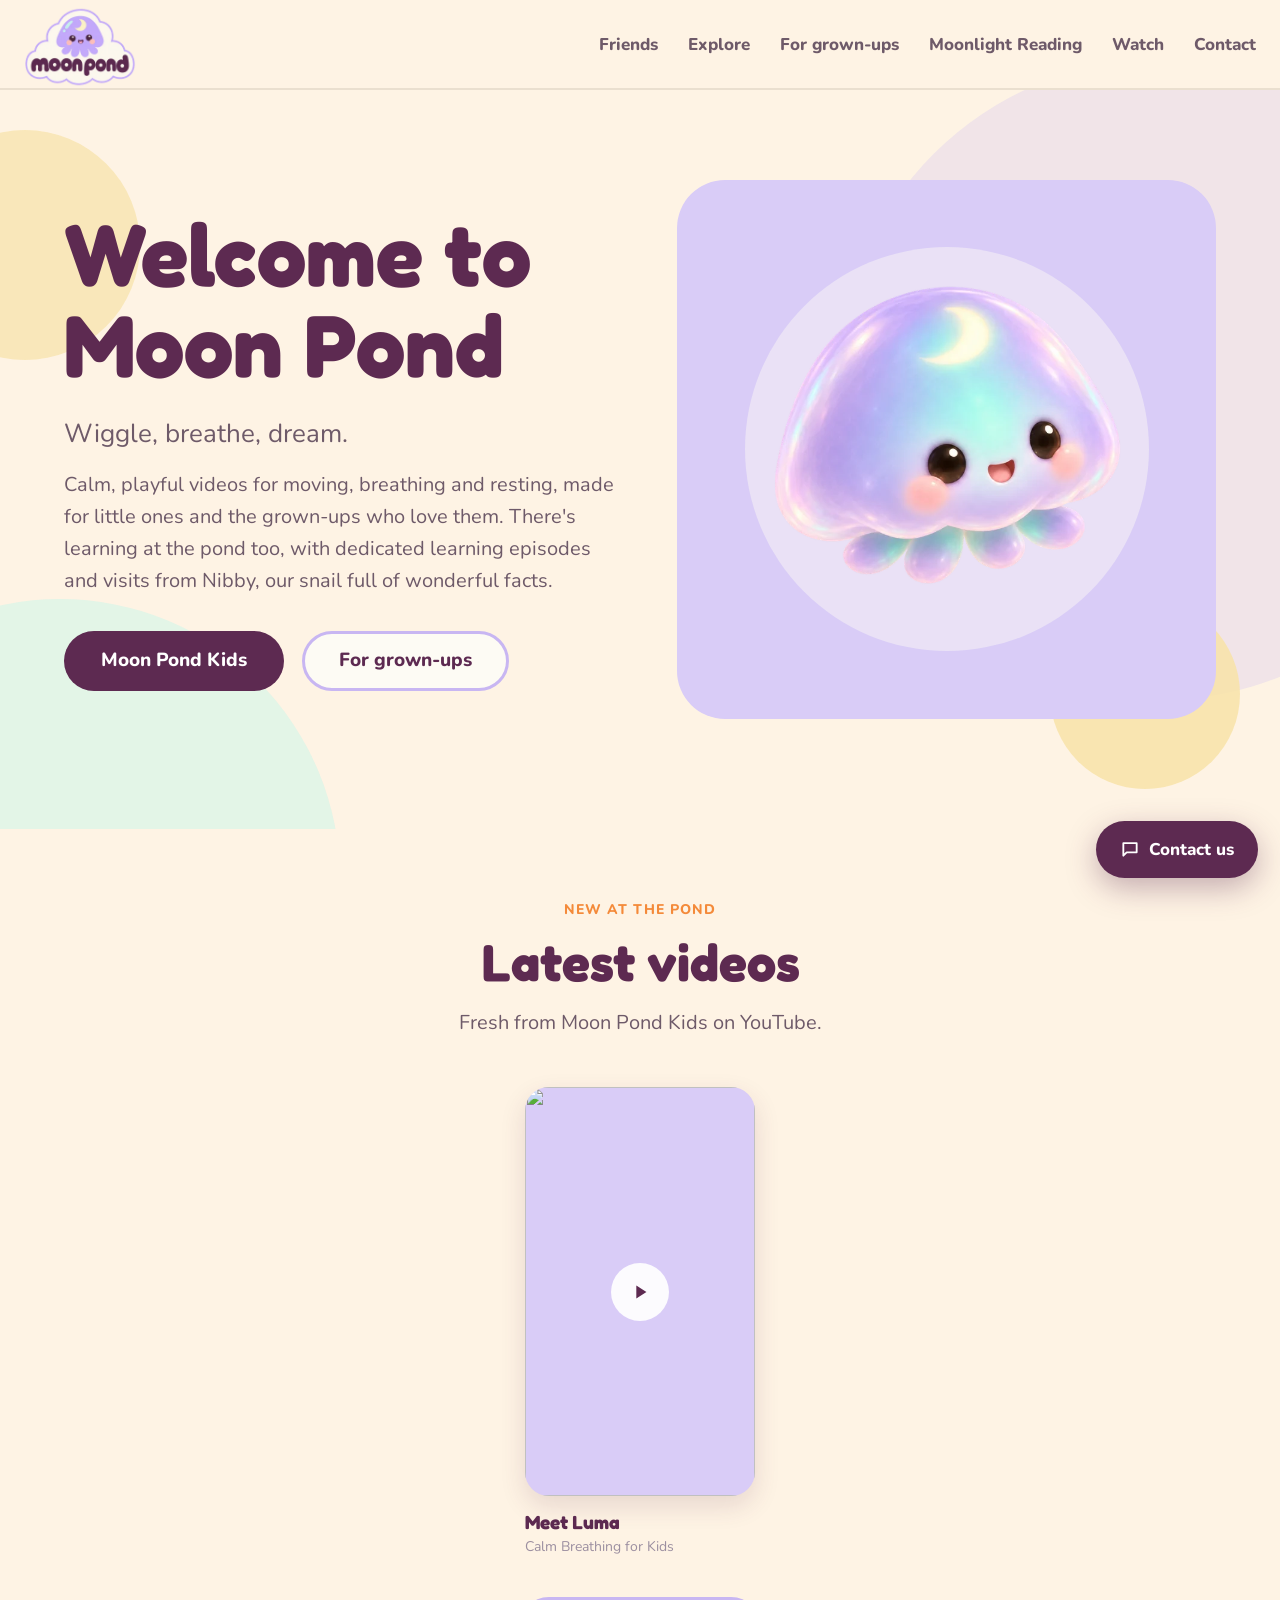
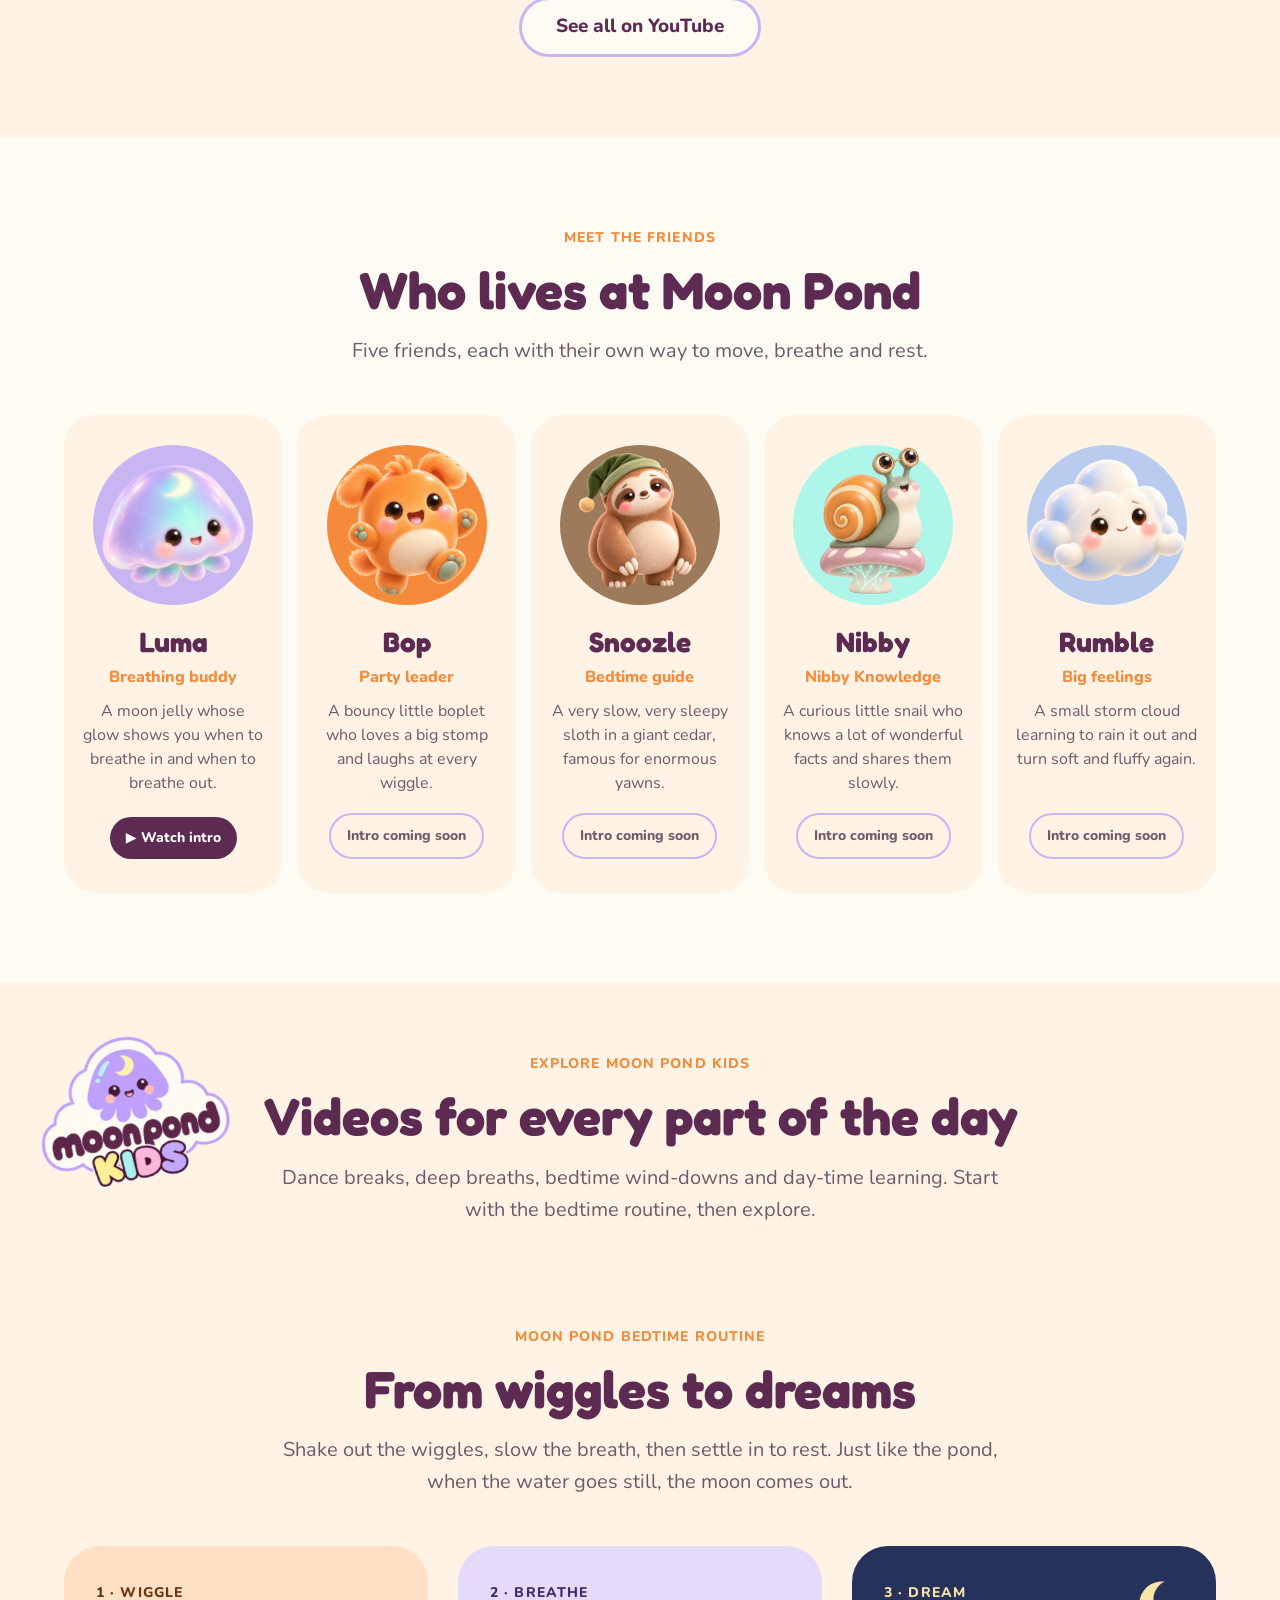
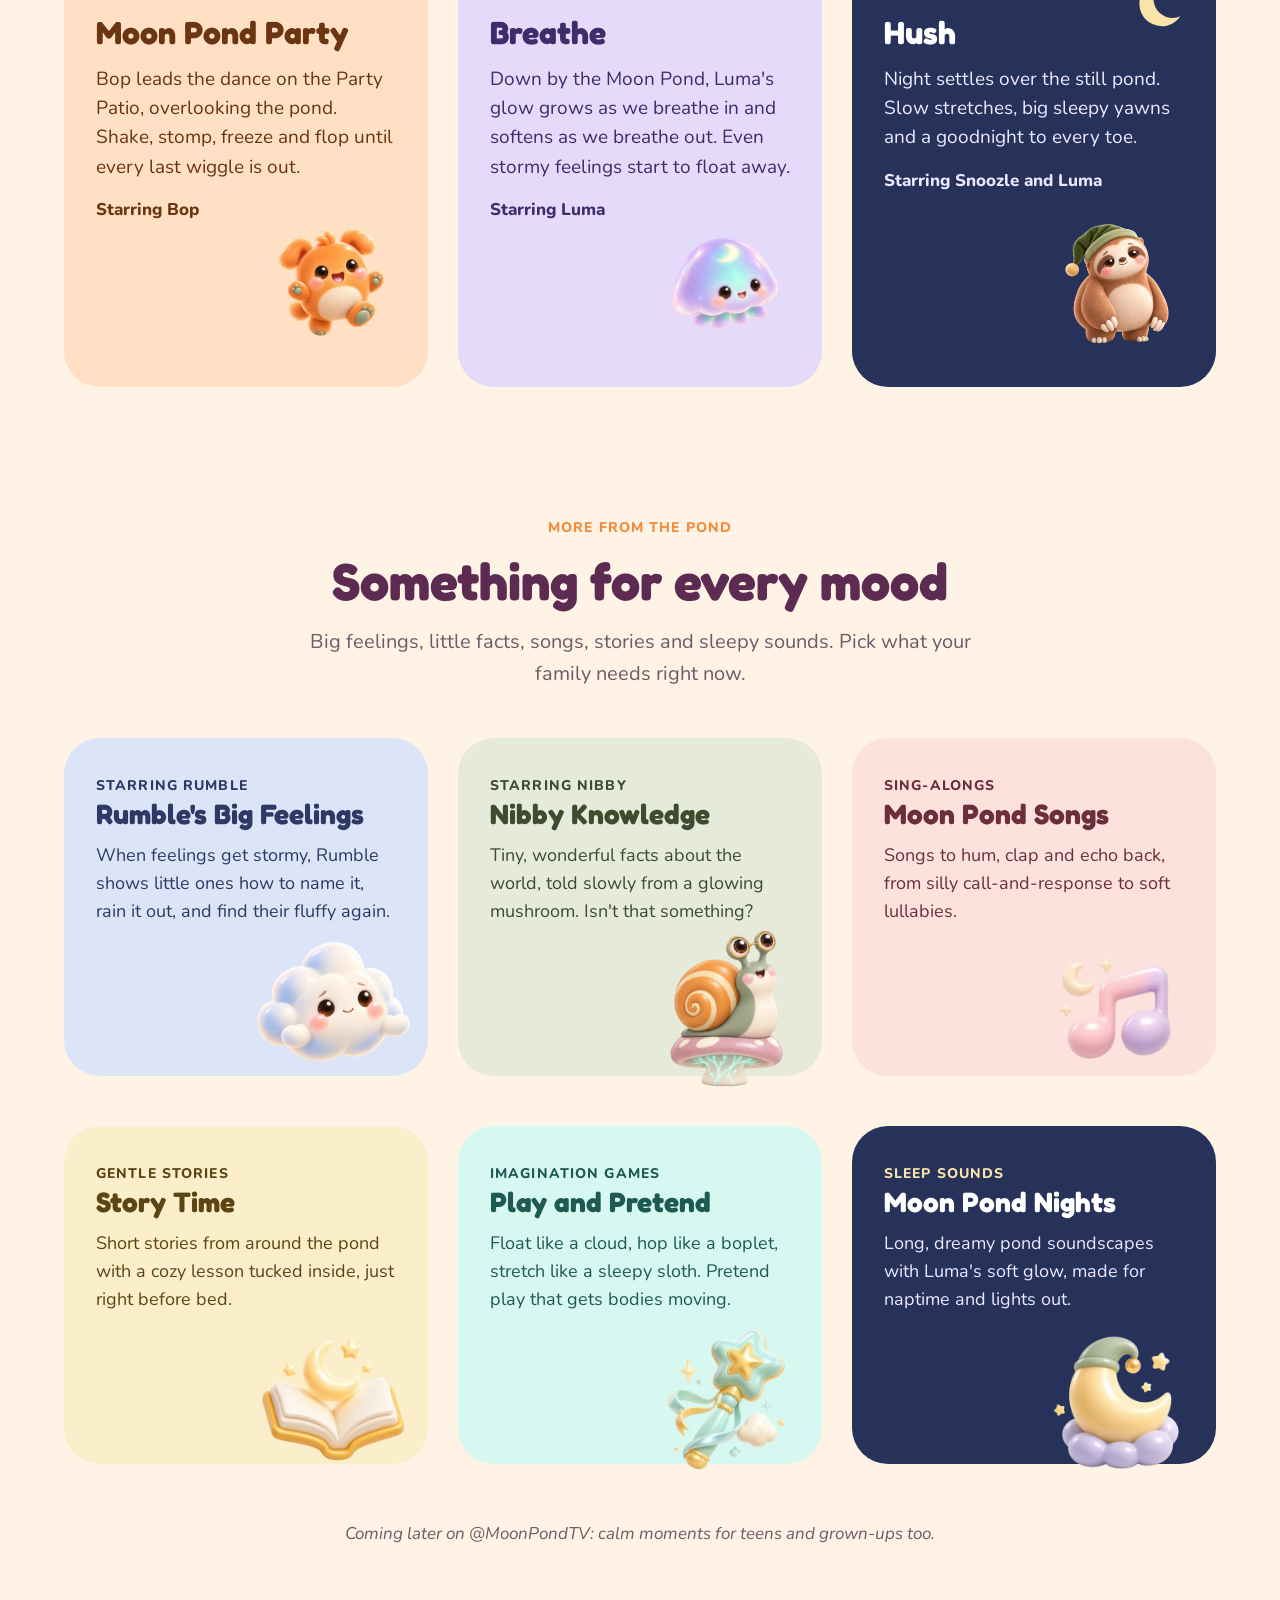
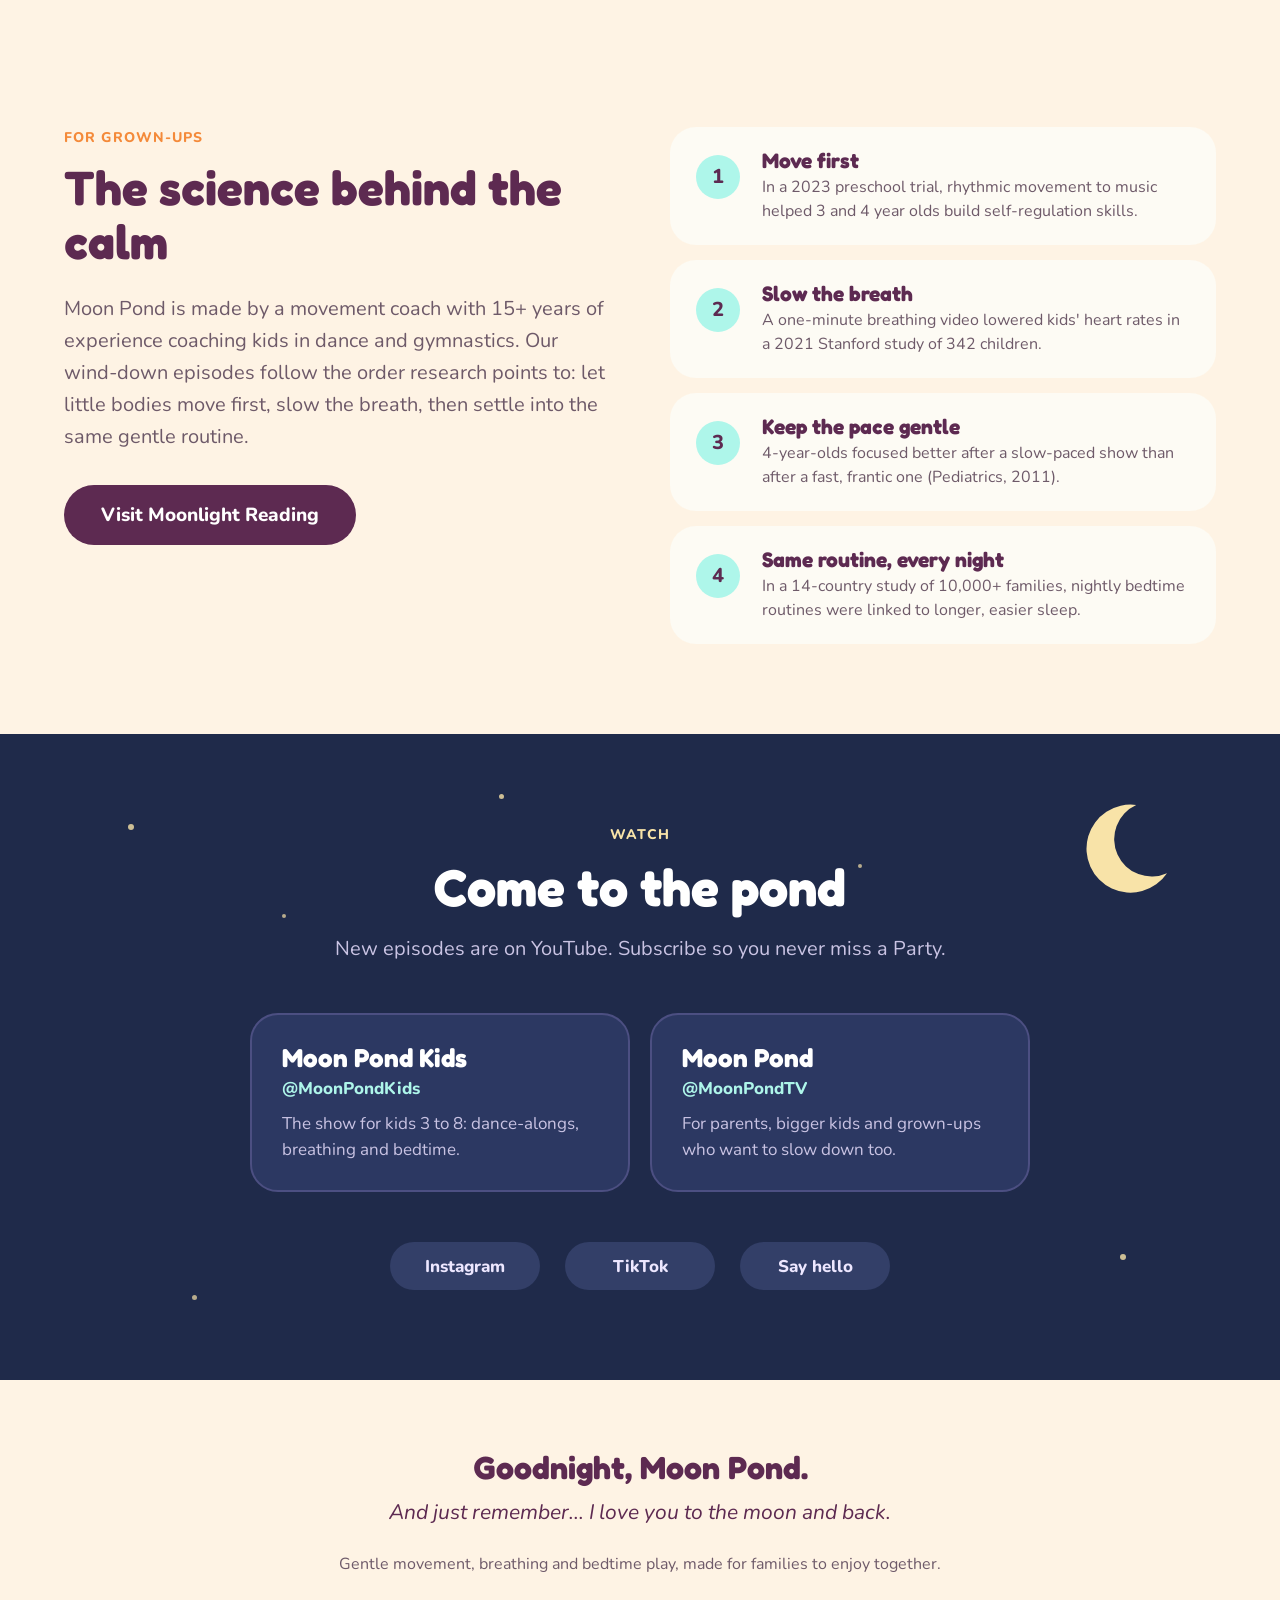
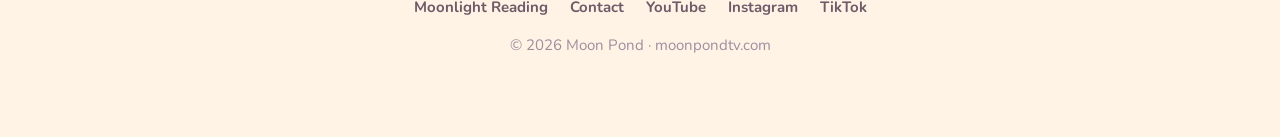
==== commit 1213201b: "Open YouTube in new tab, fix intro buttons and routine card overlap" ====
--- a/index.html
+++ b/index.html
@@ -48,9 +48,9 @@
       <p class="lede">Fresh from Moon Pond Kids on YouTube.</p>
     </div>
     <div class="video-grid" id="video-grid">
-      <a class="vcard" href="https://www.youtube.com/shorts/SixNOMADJJM"><div class="thumb"><img src="https://i.ytimg.com/vi/SixNOMADJJM/hqdefault.jpg" alt="" loading="lazy"><span class="play"><svg viewBox="0 0 24 24" width="22" height="22" fill="currentColor" aria-hidden="true"><path d="M8 5v14l11-7z"/></svg></span></div><h3>Meet Luma</h3><p>Calm Breathing for Kids</p></a>
+      <a class="vcard" href="https://www.youtube.com/shorts/SixNOMADJJM" target="_blank" rel="noopener"><div class="thumb"><img src="https://i.ytimg.com/vi/SixNOMADJJM/hqdefault.jpg" alt="" loading="lazy"><span class="play"><svg viewBox="0 0 24 24" width="22" height="22" fill="currentColor" aria-hidden="true"><path d="M8 5v14l11-7z"/></svg></span></div><h3>Meet Luma</h3><p>Calm Breathing for Kids</p></a>
     </div>
-    <div class="center" style="margin-top:40px"><a class="btn btn-ghost" href="https://www.youtube.com/@MoonPondKids">See all on YouTube</a></div>
+    <div class="center" style="margin-top:40px"><a class="btn btn-ghost" href="https://www.youtube.com/@MoonPondKids" target="_blank" rel="noopener">See all on YouTube</a></div>
   </div>
 </section>
 <script>
@@ -62,12 +62,12 @@
     var grid=document.getElementById('video-grid');
     grid.innerHTML=list.slice(0,6).map(function(v){
       var parts=String(v.title).split(' | '); var url=v.url||('https://www.youtube.com/watch?v='+v.id);
-      return '<a class="vcard" href="'+esc(url)+'"><div class="thumb"><img src="https://i.ytimg.com/vi/'+esc(v.id)+'/hqdefault.jpg" alt="" loading="lazy">'+PLAY+'</div><h3>'+esc(parts[0])+'</h3>'+(parts[1]?'<p>'+esc(parts[1])+'</p>':'')+'</a>';
+      return '<a class="vcard" target="_blank" rel="noopener" href="'+esc(url)+'"><div class="thumb"><img src="https://i.ytimg.com/vi/'+esc(v.id)+'/hqdefault.jpg" alt="" loading="lazy">'+PLAY+'</div><h3>'+esc(parts[0])+'</h3>'+(parts[1]?'<p>'+esc(parts[1])+'</p>':'')+'</a>';
     }).join('');
     document.querySelectorAll('[data-intro]').forEach(function(b){
       var who=b.getAttribute('data-intro');
       var v=list.find(function(x){return String(x.title).toLowerCase().indexOf('meet '+who)===0;});
-      if(v){b.href=v.url||('https://www.youtube.com/watch?v='+v.id); b.classList.remove('soon'); b.innerHTML='&#9654; Watch intro';}
+      if(v){b.href=v.url||('https://www.youtube.com/watch?v='+v.id); b.classList.remove('intro-soon'); b.innerHTML='&#9654; Watch intro';}
     });
   }).catch(function(){});
 })();
@@ -82,11 +82,11 @@
       <p class="lede">Five friends, each with their own way to move, breathe and rest.</p>
     </div>
     <div class="friend-grid">
-      <article class="friend"><div class="pic" style="background:#C8B6F2"><img src="/img/luma.webp" alt="Luma" loading="lazy"></div><h3>Luma</h3><p class="role">Breathing buddy</p><p>A moon jelly whose glow shows you when to breathe in and when to breathe out.</p><a class="intro-btn" data-intro="luma" href="https://www.youtube.com/shorts/SixNOMADJJM">&#9654; Watch intro</a></article>
-      <article class="friend"><div class="pic" style="background:#F48A3A"><img src="/img/bop.webp" alt="Bop" loading="lazy"></div><h3>Bop</h3><p class="role">Party leader</p><p>A bouncy little boplet who loves a big stomp and laughs at every wiggle.</p><a class="intro-btn soon" data-intro="bop" href="https://www.youtube.com/@MoonPondKids/shorts">Intro coming soon</a></article>
-      <article class="friend"><div class="pic" style="background:#9C7A5A"><img src="/img/snoozle.webp" alt="Snoozle" loading="lazy" style="width:92%"></div><h3>Snoozle</h3><p class="role">Bedtime guide</p><p>A very slow, very sleepy sloth in a giant cedar, famous for enormous yawns.</p><a class="intro-btn soon" data-intro="snoozle" href="https://www.youtube.com/@MoonPondKids/shorts">Intro coming soon</a></article>
-      <article class="friend"><div class="pic" style="background:#AEF6EA"><img src="/img/nibby.webp" alt="Nibby" loading="lazy" style="width:100%"></div><h3>Nibby</h3><p class="role">Nibby Knowledge</p><p>A curious little snail who knows a lot of wonderful facts and shares them slowly.</p><a class="intro-btn soon" data-intro="nibby" href="https://www.youtube.com/@MoonPondKids/shorts">Intro coming soon</a></article>
-      <article class="friend"><div class="pic" style="background:#B9CBEF"><img src="/img/rumble.webp" alt="Rumble" loading="lazy"></div><h3>Rumble</h3><p class="role">Big feelings</p><p>A small storm cloud learning to rain it out and turn soft and fluffy again.</p><a class="intro-btn soon" data-intro="rumble" href="https://www.youtube.com/@MoonPondKids/shorts">Intro coming soon</a></article>
+      <article class="friend"><div class="pic" style="background:#C8B6F2"><img src="/img/luma.webp" alt="Luma" loading="lazy"></div><h3>Luma</h3><p class="role">Breathing buddy</p><p>A moon jelly whose glow shows you when to breathe in and when to breathe out.</p><a class="intro-btn" data-intro="luma" href="https://www.youtube.com/shorts/SixNOMADJJM" target="_blank" rel="noopener">&#9654; Watch intro</a></article>
+      <article class="friend"><div class="pic" style="background:#F48A3A"><img src="/img/bop.webp" alt="Bop" loading="lazy"></div><h3>Bop</h3><p class="role">Party leader</p><p>A bouncy little boplet who loves a big stomp and laughs at every wiggle.</p><a class="intro-btn intro-soon" data-intro="bop" href="https://www.youtube.com/@MoonPondKids/shorts" target="_blank" rel="noopener">Intro coming soon</a></article>
+      <article class="friend"><div class="pic" style="background:#9C7A5A"><img src="/img/snoozle.webp" alt="Snoozle" loading="lazy" style="width:92%"></div><h3>Snoozle</h3><p class="role">Bedtime guide</p><p>A very slow, very sleepy sloth in a giant cedar, famous for enormous yawns.</p><a class="intro-btn intro-soon" data-intro="snoozle" href="https://www.youtube.com/@MoonPondKids/shorts" target="_blank" rel="noopener">Intro coming soon</a></article>
+      <article class="friend"><div class="pic" style="background:#AEF6EA"><img src="/img/nibby.webp" alt="Nibby" loading="lazy" style="width:100%"></div><h3>Nibby</h3><p class="role">Nibby Knowledge</p><p>A curious little snail who knows a lot of wonderful facts and shares them slowly.</p><a class="intro-btn intro-soon" data-intro="nibby" href="https://www.youtube.com/@MoonPondKids/shorts" target="_blank" rel="noopener">Intro coming soon</a></article>
+      <article class="friend"><div class="pic" style="background:#B9CBEF"><img src="/img/rumble.webp" alt="Rumble" loading="lazy"></div><h3>Rumble</h3><p class="role">Big feelings</p><p>A small storm cloud learning to rain it out and turn soft and fluffy again.</p><a class="intro-btn intro-soon" data-intro="rumble" href="https://www.youtube.com/@MoonPondKids/shorts" target="_blank" rel="noopener">Intro coming soon</a></article>
     </div>
   </div>
 </section>
@@ -166,12 +166,12 @@
       <p class="lede">New episodes are on YouTube. Subscribe so you never miss a Party.</p>
     </div>
     <div class="channels" style="text-align:left">
-      <a class="channel" href="https://www.youtube.com/@MoonPondKids"><h3>Moon Pond Kids</h3><p class="handle">@MoonPondKids</p><p>The show for kids 3 to 8: dance-alongs, breathing and bedtime.</p></a>
-      <a class="channel" href="https://www.youtube.com/@MoonPondTV"><h3>Moon Pond</h3><p class="handle">@MoonPondTV</p><p>For parents, bigger kids and grown-ups who want to slow down too.</p></a>
+      <a class="channel" href="https://www.youtube.com/@MoonPondKids" target="_blank" rel="noopener"><h3>Moon Pond Kids</h3><p class="handle">@MoonPondKids</p><p>The show for kids 3 to 8: dance-alongs, breathing and bedtime.</p></a>
+      <a class="channel" href="https://www.youtube.com/@MoonPondTV" target="_blank" rel="noopener"><h3>Moon Pond</h3><p class="handle">@MoonPondTV</p><p>For parents, bigger kids and grown-ups who want to slow down too.</p></a>
     </div>
     <div class="pills">
-      <a class="pill" href="https://www.instagram.com/moonpondtv">Instagram</a>
-      <a class="pill" href="https://www.tiktok.com/@moonpondtv">TikTok</a>
+      <a class="pill" href="https://www.instagram.com/moonpondtv" target="_blank" rel="noopener">Instagram</a>
+      <a class="pill" href="https://www.tiktok.com/@moonpondtv" target="_blank" rel="noopener">TikTok</a>
       <a class="pill" href="/contact/">Say hello</a>
     </div>
   </div>
@@ -181,7 +181,7 @@
 <p class="gn fredoka">Goodnight, Moon Pond.</p>
 <p class="love">And just remember... I love you to the moon and back.</p>
 <p>Gentle movement, breathing and bedtime play, made for families to enjoy together.</p>
-<nav><a href="/moonlight-reading/">Moonlight Reading</a><a href="/contact/">Contact</a><a href="https://www.youtube.com/@MoonPondKids">YouTube</a><a href="https://www.instagram.com/moonpondtv">Instagram</a><a href="https://www.tiktok.com/@moonpondtv">TikTok</a></nav>
+<nav><a href="/moonlight-reading/">Moonlight Reading</a><a href="/contact/">Contact</a><a href="https://www.youtube.com/@MoonPondKids" target="_blank" rel="noopener">YouTube</a><a href="https://www.instagram.com/moonpondtv" target="_blank" rel="noopener">Instagram</a><a href="https://www.tiktok.com/@moonpondtv" target="_blank" rel="noopener">TikTok</a></nav>
 <small>&copy; 2026 Moon Pond &middot; moonpondtv.com</small>
 </div></footer>
 <a class="float-contact" href="/contact/" aria-label="Contact us"><svg viewBox="0 0 24 24" width="20" height="20" fill="none" stroke="currentColor" stroke-width="2.2" stroke-linecap="round" stroke-linejoin="round" aria-hidden="true"><path d="M4 5h16v11H8l-4 4z"/></svg>Contact us</a>
--- a/styles.css
+++ b/styles.css
@@ -224,10 +224,15 @@
 .friend{display:flex;flex-direction:column;align-items:center}
 .friend > p:not(.role){margin-bottom:18px}
 .intro-btn{margin-top:auto;display:inline-flex;align-items:center;gap:6px;background:var(--plum);color:#fff;text-decoration:none;font-weight:800;font-size:14px;padding:10px 16px;border-radius:999px}
-.intro-btn.soon{background:transparent;color:var(--ink);border:2px solid var(--lav)}
+.intro-btn.intro-soon{background:transparent;color:var(--ink);border:2px solid var(--lav)}
 .mood{min-height:0;padding-bottom:190px}
 .mood .star{position:absolute;left:32px;bottom:36px;padding:0;margin:0;max-width:48%}
 .mood img{right:26px;bottom:24px;width:140px!important;height:140px;object-fit:contain}
 .optout{display:flex;gap:8px;align-items:center;font-size:13px;color:var(--muted);margin:2px 0 4px;cursor:pointer}
 .optout input{width:14px;height:14px;margin:0}
 .fine{font-size:12px;color:var(--muted);margin-bottom:20px}
+
+/* ---- v3: routine cards keep characters in flow so they never overlap text ---- */
+.mood{padding-bottom:34px}
+.mood img{position:static!important;align-self:flex-end;margin-top:auto;width:130px!important;height:130px;object-fit:contain}
+.mood .star{position:static;margin:14px 0 0;padding:0;max-width:none}
